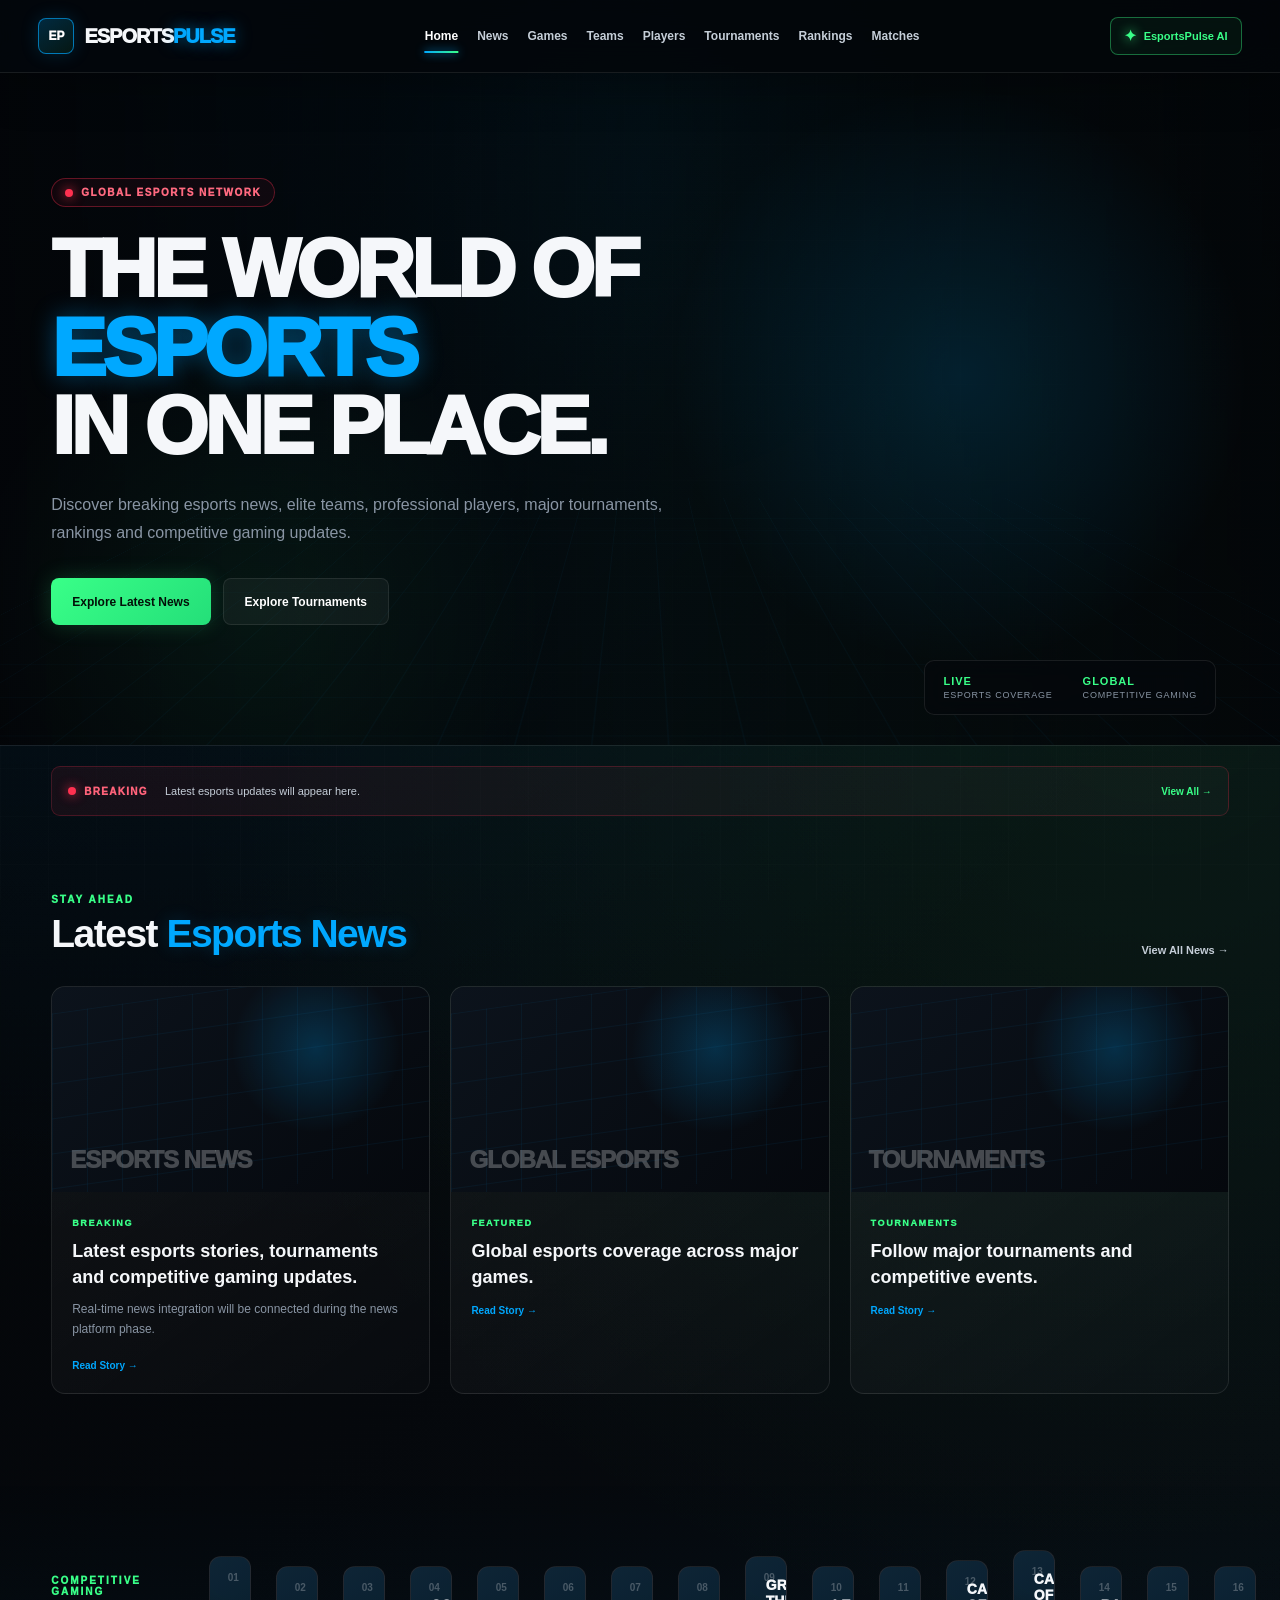
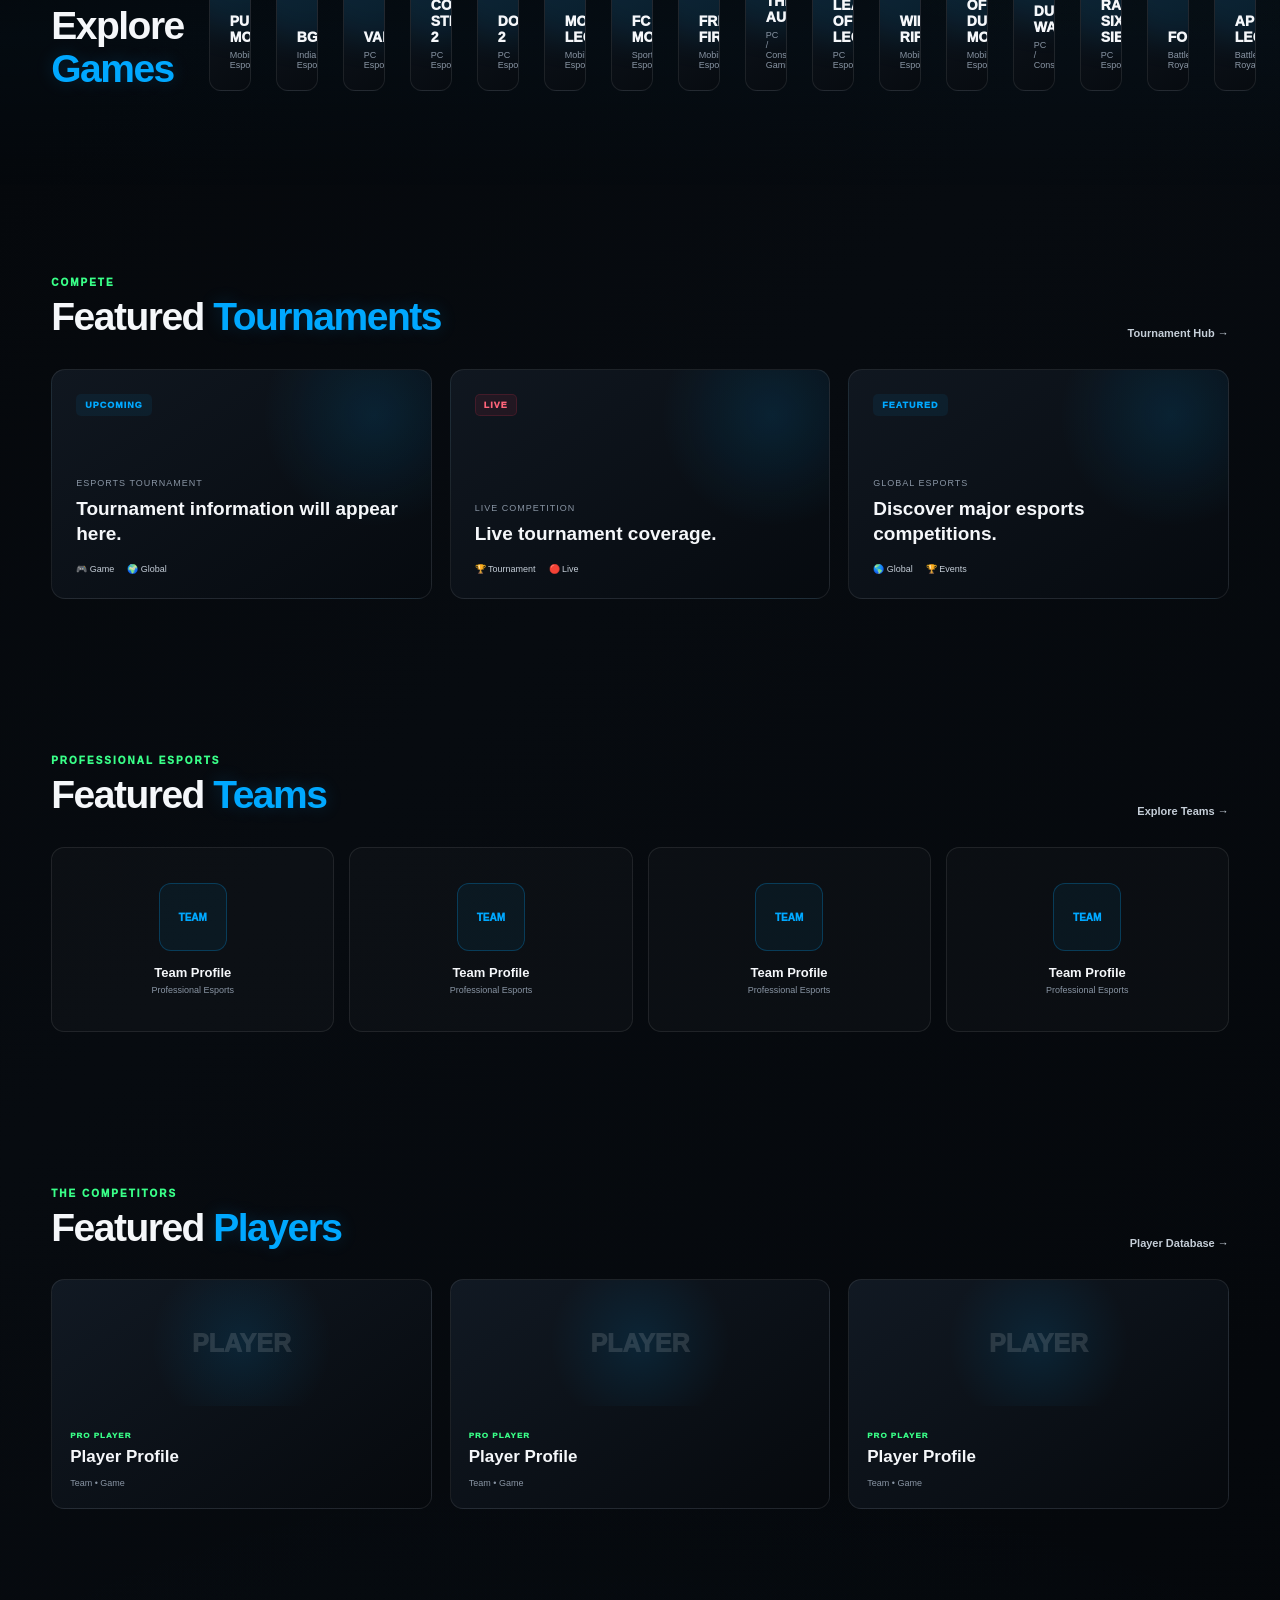
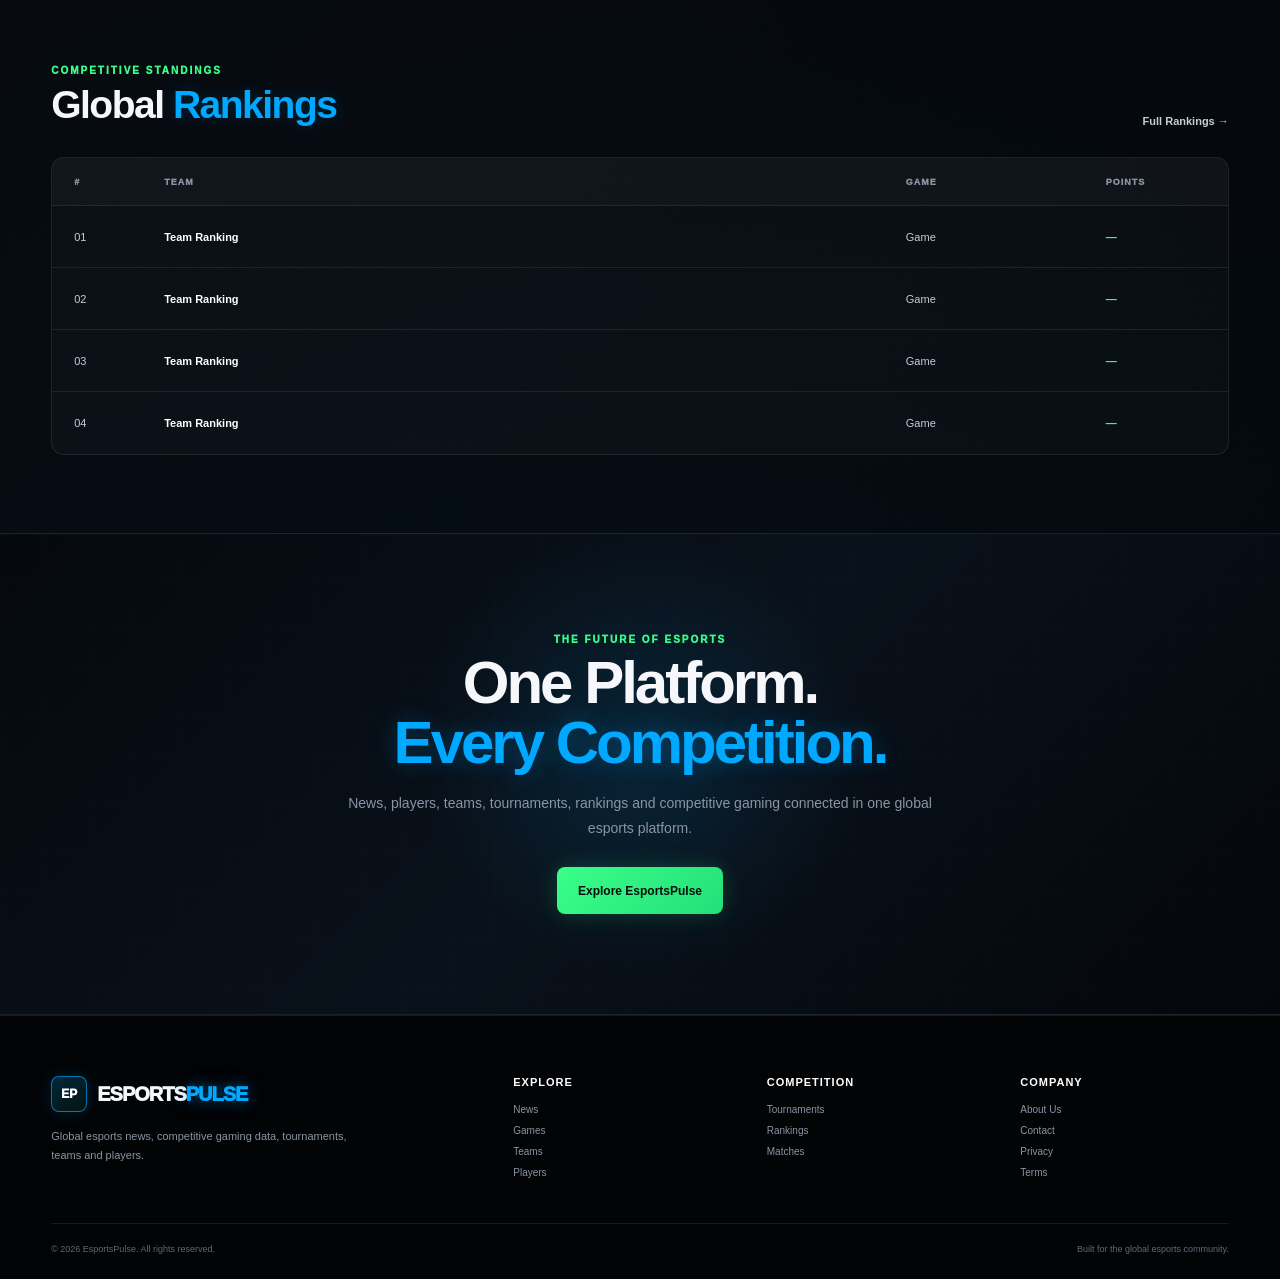
==== index.html @ caf41623 "Update index.html" ====
<!DOCTYPE html>
<html lang="en">
<head>
    <meta charset="UTF-8">

    <meta
        name="viewport"
        content="width=device-width, initial-scale=1.0"
    >

    <title>EsportsPulse — Global Esports News & Gaming</title>

    <meta
        name="description"
        content="EsportsPulse — Global esports news, games, teams, players, tournaments, rankings and matches."
    >

    <meta
        name="theme-color"
        content="#05070a"
    >

    <link rel="stylesheet" href="css/style.css">
</head>

<body>
<div class="ep-intro">

    <div class="ep-grid"></div>

    <div class="ep-scanline"></div>

    <div class="ep-energy ep-energy-blue"></div>
    <div class="ep-energy ep-energy-green"></div>

    <div class="ep-particles">
        <span></span>
        <span></span>
        <span></span>
        <span></span>
        <span></span>
        <span></span>
        <span></span>
        <span></span>
    </div>

    <div class="ep-intro-content">

        <div class="ep-status">
            <i></i>
            GLOBAL ESPORTS NETWORK
        </div>

        <div class="ep-logo">
            <span>ESPORTS</span>
            <strong>PULSE</strong>
        </div>

        <div class="ep-line"></div>

        <p class="ep-tagline">
            NEWS
            <b>•</b>
            TOURNAMENTS
            <b>•</b>
            TEAMS
            <b>•</b>
            PLAYERS
        </p>

        <div class="ep-loading">
            <div></div>
        </div>

    </div>

    <div class="ep-corner ep-corner-tl"></div>
    <div class="ep-corner ep-corner-tr"></div>
    <div class="ep-corner ep-corner-bl"></div>
    <div class="ep-corner ep-corner-br"></div>

</div>
    <!-- ================= HEADER ================= -->

    <header class="site-header">

        <div class="header-container">

            <!-- LOGO -->

            <a href="index.html" class="brand">
                <span class="brand-mark">EP</span>

                <span class="brand-text">
                    ESPORTS<span>PULSE</span>
                </span>
            </a>


            <!-- NAVIGATION -->

            <nav class="main-nav" aria-label="Main navigation">

                <a href="index.html" class="active">
                    Home
                </a>

                <a href="pages/news.html">
                    News
                </a>

                <a href="pages/games.html">
                    Games
                </a>

                <a href="pages/teams.html">
                    Teams
                </a>

                <a href="pages/players.html">
                    Players
                </a>

                <a href="pages/tournaments.html">
                    Tournaments
                </a>

                <a href="pages/rankings.html">
                    Rankings
                </a>

                <a href="pages/matches.html">
                    Matches
                </a>

            </nav>


            <!-- AI BUTTON -->

            <a href="#" class="ai-button">
                <span class="ai-icon">✦</span>
                <span>EsportsPulse AI</span>
            </a>


            <!-- MOBILE MENU -->

            <button
                class="menu-toggle"
                type="button"
                aria-label="Open navigation"
                aria-expanded="false"
            >
                <span></span>
                <span></span>
                <span></span>
            </button>

        </div>

    </header>


    <!-- ================= HERO ================= -->

    <main>

        <section class="hero">

            <div class="hero-background"></div>

            <div class="hero-grid"></div>

            <div class="hero-content">

                <div class="hero-badge">
                    <span class="live-dot"></span>
                    GLOBAL ESPORTS NETWORK
                </div>

                <h1>
                    THE WORLD OF
                    <span>ESPORTS</span>
                    <br>
                    IN ONE PLACE.
                </h1>

                <p>
                    Discover breaking esports news, elite teams,
                    professional players, major tournaments,
                    rankings and competitive gaming updates.
                </p>

                <div class="hero-actions">

                    <a href="pages/news.html" class="primary-button">
                        Explore Latest News
                    </a>

                    <a
                        href="pages/tournaments.html"
                        class="secondary-button"
                    >
                        Explore Tournaments
                    </a>

                </div>

            </div>

            <div class="hero-status">

                <div>
                    <strong>LIVE</strong>
                    <span>ESPORTS COVERAGE</span>
                </div>

                <div>
                    <strong>GLOBAL</strong>
                    <span>COMPETITIVE GAMING</span>
                </div>

            </div>

        </section>


        <!-- ================= BREAKING NEWS ================= -->

        <section class="breaking-section">

            <div class="container">

                <div class="breaking-bar">

                    <div class="breaking-label">
                        <span class="live-dot"></span>
                        BREAKING
                    </div>

                    <div class="breaking-content">
                        Latest esports updates will appear here.
                    </div>

                    <a href="pages/news.html">
                        View All →
                    </a>

                </div>

            </div>

        </section>


        <!-- ================= LATEST NEWS ================= -->

        <section class="section news-section">

            <div class="container">

                <div class="section-heading">

                    <div>
                        <span class="eyebrow">
                            STAY AHEAD
                        </span>

                        <h2>
                            Latest <span>Esports News</span>
                        </h2>
                    </div>

                    <a
                        href="pages/news.html"
                        class="view-all"
                    >
                        View All News →
                    </a>

                </div>


                <div class="news-grid">

                    <article class="news-card featured-news">

                        <div class="news-placeholder">
                            <span>ESPORTS NEWS</span>
                        </div>

                        <div class="news-card-content">

                            <span class="news-category">
                                BREAKING
                            </span>

                            <h3>
                                Latest esports stories,
                                tournaments and competitive
                                gaming updates.
                            </h3>

                            <p>
                                Real-time news integration will
                                be connected during the news
                                platform phase.
                            </p>

                            <span class="read-more">
                                Read Story →
                            </span>

                        </div>

                    </article>


                    <article class="news-card">

                        <div class="news-placeholder">
                            <span>GLOBAL ESPORTS</span>
                        </div>

                        <div class="news-card-content">

                            <span class="news-category">
                                FEATURED
                            </span>

                            <h3>
                                Global esports coverage
                                across major games.
                            </h3>

                            <span class="read-more">
                                Read Story →
                            </span>

                        </div>

                    </article>


                    <article class="news-card">

                        <div class="news-placeholder">
                            <span>TOURNAMENTS</span>
                        </div>

                        <div class="news-card-content">

                            <span class="news-category">
                                TOURNAMENTS
                            </span>

                            <h3>
                                Follow major tournaments
                                and competitive events.
                            </h3>

                            <span class="read-more">
                                Read Story →
                            </span>

                        </div>

                    </article>

                </div>

            </div>

        </section>


        <!-- ================= GAMES ================= -->

        <section class="section games-section">

            <div class="container">

                <div class="section-heading">

                    <div>
                        <span class="eyebrow">
                            COMPETITIVE GAMING
                        </span>

                        <h2>
                            Explore <span>Games</span>
                        </h2>
                    </div>
                    <a href="pages/games/pubg-mobile.html" class="game-card pubg-game-card">

    <img
        src="assets/PUBG%20mobile%20cover.jpg"
        alt="PUBG MOBILE"
        class="pubg-home-logo"
    >

    <span>01</span>

    <strong>PUBG MOBILE</strong>

    <small>Mobile Esports</small>

                    </a>
 
                    </a>

                    <a href="#" class="game-card">
                        <span>02</span>
                        <strong>BGMI</strong>
                        <small>India Esports</small>
                    </a>

                    <a href="#" class="game-card">
                        <span>03</span>
                        <strong>VALORANT</strong>
                        <small>PC Esports</small>
                    </a>

                    <a href="#" class="game-card">
                        <span>04</span>
                        <strong>COUNTER-STRIKE 2</strong>
                        <small>PC Esports</small>
                    </a>

                    <a href="#" class="game-card">
                        <span>05</span>
                        <strong>DOTA 2</strong>
                        <small>PC Esports</small>
                    </a>

                    <a href="#" class="game-card">
                        <span>06</span>
                        <strong>MOBILE LEGENDS</strong>
                        <small>Mobile Esports</small>
                    </a>

                    <a href="#" class="game-card">
                        <span>07</span>
                        <strong>FC MOBILE</strong>
                        <small>Sports Esports</small>
                    </a>

                    <a href="#" class="game-card">
                        <span>08</span>
                        <strong>FREE FIRE</strong>
                        <small>Mobile Esports</small>
                    </a>
                    
                    <a href="#" class="game-card">
                       <span>09</span>
                       <strong>GRAND THEFT AUTO</strong>
                       <small>PC / Console Gaming</small>
                     </a>

                   <a href="#" class="game-card">
                       <span>10</span>
                       <strong>LEAGUE OF LEGENDS</strong>
                       <small>PC Esports</small>
                     </a>

                   <a href="#" class="game-card">
                       <span>11</span>
                       <strong>WILD RIFT</strong>
                       <small>Mobile Esports</small>
                     </a>

                   <a href="#" class="game-card">
                       <span>12</span>
                       <strong>CALL OF DUTY: MOBILE</strong>
                       <small>Mobile Esports</small>
                     </a>

                   <a href="#" class="game-card">
                       <span>13</span>
                       <strong>CALL OF DUTY: WARZONE</strong>
                       <small>PC / Console</small>
                     </a>

                   <a href="#" class="game-card">
                      <span>14</span>
                      <strong>RAINBOW SIX SIEGE</strong>
                      <small>PC Esports</small>
                    </a>

                   <a href="#" class="game-card">
                      <span>15</span>
                      <strong>FORTNITE</strong>
                     <small>Battle Royale</small>
                    </a>

                  <a href="#" class="game-card">
                     <span>16</span>
                     <strong>APEX LEGENDS</strong>
                     <small>Battle Royale</small>
                    </a>

                   <a href="#" class="game-card">
                      <span>17</span>
                      <strong>ROCKET LEAGUE</strong>
                      <small>Sports Esports</small>
                    </a>

                   <a href="#" class="game-card">
                       <span>18</span>
                       <strong>CHESS</strong>
                       <small>Competitive Gaming</small>
                    </a>

                   <a href="#" class="game-card">
                      <span>19</span>
                      <strong>EA SPORTS FC</strong>
                      <small>Football Esports</small>
                    </a>
                    
                </div>

            </div>

        </section>


        <!-- ================= TOURNAMENTS ================= -->

        <section class="section tournaments-section">

            <div class="container">

                <div class="section-heading">

                    <div>
                        <span class="eyebrow">
                            COMPETE
                        </span>

                        <h2>
                            Featured <span>Tournaments</span>
                        </h2>
                    </div>

                    <a
                        href="pages/tournaments.html"
                        class="view-all"
                    >
                        Tournament Hub →
                    </a>

                </div>


                <div class="tournament-grid">

                    <article class="tournament-card">

                        <div class="tournament-status">
                            UPCOMING
                        </div>

                        <div class="tournament-info">

                            <small>
                                ESPORTS TOURNAMENT
                            </small>

                            <h3>
                                Tournament information
                                will appear here.
                            </h3>

                            <div class="tournament-meta">
                                <span>🎮 Game</span>
                                <span>🌍 Global</span>
                            </div>

                        </div>

                    </article>


                    <article class="tournament-card">

                        <div class="tournament-status live">
                            LIVE
                        </div>

                        <div class="tournament-info">

                            <small>
                                LIVE COMPETITION
                            </small>

                            <h3>
                                Live tournament
                                coverage.
                            </h3>

                            <div class="tournament-meta">
                                <span>🏆 Tournament</span>
                                <span>🔴 Live</span>
                            </div>

                        </div>

                    </article>


                    <article class="tournament-card">

                        <div class="tournament-status">
                            FEATURED
                        </div>

                        <div class="tournament-info">

                            <small>
                                GLOBAL ESPORTS
                            </small>

                            <h3>
                                Discover major esports
                                competitions.
                            </h3>

                            <div class="tournament-meta">
                                <span>🌎 Global</span>
                                <span>🏆 Events</span>
                            </div>

                        </div>

                    </article>

                </div>

            </div>

        </section>


        <!-- ================= TEAMS ================= -->

        <section class="section teams-section">

            <div class="container">

                <div class="section-heading">

                    <div>
                        <span class="eyebrow">
                            PROFESSIONAL ESPORTS
                        </span>

                        <h2>
                            Featured <span>Teams</span>
                        </h2>
                    </div>

                    <a
                        href="pages/teams.html"
                        class="view-all"
                    >
                        Explore Teams →
                    </a>

                </div>


                <div class="teams-grid">

                    <a href="#" class="team-card">
                        <div class="team-logo">TEAM</div>
                        <strong>Team Profile</strong>
                        <span>Professional Esports</span>
                    </a>

                    <a href="#" class="team-card">
                        <div class="team-logo">TEAM</div>
                        <strong>Team Profile</strong>
                        <span>Professional Esports</span>
                    </a>

                    <a href="#" class="team-card">
                        <div class="team-logo">TEAM</div>
                        <strong>Team Profile</strong>
                        <span>Professional Esports</span>
                    </a>

                    <a href="#" class="team-card">
                        <div class="team-logo">TEAM</div>
                        <strong>Team Profile</strong>
                        <span>Professional Esports</span>
                    </a>

                </div>

            </div>

        </section>


        <!-- ================= PLAYERS ================= -->

        <section class="section players-section">

            <div class="container">

                <div class="section-heading">

                    <div>
                        <span class="eyebrow">
                            THE COMPETITORS
                        </span>

                        <h2>
                            Featured <span>Players</span>
                        </h2>
                    </div>

                    <a
                        href="pages/players.html"
                        class="view-all"
                    >
                        Player Database →
                    </a>

                </div>


                <div class="players-grid">

                    <article class="player-card">
                        <div class="player-image">
                            PLAYER
                        </div>

                        <div>
                            <span>PRO PLAYER</span>
                            <h3>Player Profile</h3>
                            <small>Team • Game</small>
                        </div>
                    </article>


                    <article class="player-card">
                        <div class="player-image">
                            PLAYER
                        </div>

                        <div>
                            <span>PRO PLAYER</span>
                            <h3>Player Profile</h3>
                            <small>Team • Game</small>
                        </div>
                    </article>


                    <article class="player-card">
                        <div class="player-image">
                            PLAYER
                        </div>

                        <div>
                            <span>PRO PLAYER</span>
                            <h3>Player Profile</h3>
                            <small>Team • Game</small>
                        </div>
                    </article>

                </div>

            </div>

        </section>


        <!-- ================= RANKINGS ================= -->

        <section class="section rankings-section">

            <div class="container">

                <div class="section-heading">

                    <div>
                        <span class="eyebrow">
                            COMPETITIVE STANDINGS
                        </span>

                        <h2>
                            Global <span>Rankings</span>
                        </h2>
                    </div>

                    <a
                        href="pages/rankings.html"
                        class="view-all"
                    >
                        Full Rankings →
                    </a>

                </div>


                <div class="ranking-table">

                    <div class="ranking-row ranking-header">
                        <span>#</span>
                        <span>TEAM</span>
                        <span>GAME</span>
                        <span>POINTS</span>
                    </div>

                    <div class="ranking-row">
                        <span>01</span>
                        <strong>Team Ranking</strong>
                        <span>Game</span>
                        <b>—</b>
                    </div>

                    <div class="ranking-row">
                        <span>02</span>
                        <strong>Team Ranking</strong>
                        <span>Game</span>
                        <b>—</b>
                    </div>

                    <div class="ranking-row">
                        <span>03</span>
                        <strong>Team Ranking</strong>
                        <span>Game</span>
                        <b>—</b>
                    </div>

                    <div class="ranking-row">
                        <span>04</span>
                        <strong>Team Ranking</strong>
                        <span>Game</span>
                        <b>—</b>
                    </div>

                </div>

            </div>

        </section>


       <!--================= CTA =================-->

<section class="platform-cta">

<div class="container">

<div class="cta-content">

<span class="eyebrow">

THE FUTURE OF ESPORTS

</span>

<h2>

One Platform.

<span>Every Competition.</span>

</h2>

<p>

News, players, teams, tournaments, rankings and competitive gaming connected in one global esports platform.

</p>
<a
    href="pages/tournaments.html"
    class="primary-button"
>
    Explore EsportsPulse
</a>
    
</div>

</div>

</section>
    </main>
   <!-- ================= FOOTER ================= -->

    <footer class="site-footer">

        <div class="container">

            <div class="footer-grid">

                <div class="footer-brand">

                    <a href="index.html" class="brand">

                        <span class="brand-mark">
                            EP
                        </span>

                        <span class="brand-text">
                            ESPORTS<span>PULSE</span>
                        </span>

                    </a>

                    <p>
                        Global esports news, competitive
                        gaming data, tournaments, teams
                        and players.
                    </p>

                </div>


                <div class="footer-column">

                    <h4>Explore</h4>

                    <a href="pages/news.html">
                        News
                    </a>

                    <a href="pages/games.html">
                        Games
                    </a>

                    <a href="pages/teams.html">
                        Teams
                    </a>

                    <a href="pages/players.html">
                        Players
                    </a>

                </div>


                <div class="footer-column">

                    <h4>Competition</h4>

                    <a href="pages/tournaments.html">
                        Tournaments
                    </a>

                    <a href="pages/rankings.html">
                        Rankings
                    </a>

                    <a href="pages/matches.html">
                        Matches
                    </a>

                </div>


                <div class="footer-column">

                    <h4>Company</h4>

                    <a href="#">
                        About Us
                    </a>

                    <a href="#">
                        Contact
                    </a>

                    <a href="#">
                        Privacy
                    </a>

                    <a href="#">
                        Terms
                    </a>

                </div>

            </div>


            <div class="footer-bottom">

                <span>
                    © 2026 EsportsPulse. All rights reserved.
                </span>

                <span>
                    Built for the global esports community.
                </span>

            </div>

        </div>

    </footer>


    <script src="js/main.js"></script>
</body>
</html>
---- css/style.css ----
/* =========================================================
   ESPORTSPULSE
   PREMIUM GLOBAL ESPORTS PLATFORM
   COMPLETE PRODUCTION CSS
   ========================================================= */

:root {
    --bg: #030508;
    --bg2: #070b10;
    --bg3: #0b1118;

    --panel: rgba(13, 19, 27, .88);
    --panel2: rgba(18, 26, 36, .96);

    --white: #f5f7fa;
    --silver: #c5ced8;
    --muted: #8995a4;

    --blue: #00a8ff;
    --blue2: #36c7ff;

    --green: #39ff88;
    --green2: #12d56b;

    --red: #ff3150;
    --orange: #ff9d3d;

    --border: rgba(255,255,255,.085);

    --blue-glow:
        0 0 18px rgba(0,168,255,.35),
        0 0 45px rgba(0,168,255,.12);

    --green-glow:
        0 0 18px rgba(57,255,136,.32),
        0 0 45px rgba(57,255,136,.10);

    --red-glow:
        0 0 18px rgba(255,49,80,.35),
        0 0 45px rgba(255,49,80,.10);

    --radius: 14px;
}

/* =========================================================
   RESET
   ========================================================= */

* {
    margin: 0;
    padding: 0;
    box-sizing: border-box;
}

html {
    scroll-behavior: smooth;
}

body {
    min-height: 100vh;

    font-family:
        Inter,
        Arial,
        Helvetica,
        sans-serif;

    color: var(--white);

    background:
        radial-gradient(
            circle at 10% 0%,
            rgba(0,168,255,.12),
            transparent 27%
        ),
        radial-gradient(
            circle at 90% 15%,
            rgba(57,255,136,.075),
            transparent 25%
        ),
        radial-gradient(
            circle at 50% 100%,
            rgba(0,168,255,.06),
            transparent 32%
        ),
        linear-gradient(
            135deg,
            #020305 0%,
            #070b10 48%,
            #030508 100%
        );

    overflow-x: hidden;
}

body::before {
    content: "";

    position: fixed;
    inset: 0;

    z-index: -10;

    pointer-events: none;

    background-image:
        linear-gradient(
            rgba(255,255,255,.025) 1px,
            transparent 1px
        ),
        linear-gradient(
            90deg,
            rgba(255,255,255,.025) 1px,
            transparent 1px
        );

    background-size: 48px 48px;

    opacity: .5;
}

body::after {
    content: "";

    position: fixed;

    width: 650px;
    height: 650px;

    left: 50%;
    top: 20%;

    transform: translate(-50%, -50%);

    border-radius: 50%;

    background:
        radial-gradient(
            circle,
            rgba(0,168,255,.055),
            transparent 68%
        );

    pointer-events: none;

    z-index: -9;
}

a {
    color: inherit;
    text-decoration: none;
}

button {
    font: inherit;
}

img {
    max-width: 100%;
    display: block;
}

.container {
    width: min(1180px, 92%);
    margin: 0 auto;
}

/* =========================================================
   HEADER
   ========================================================= */

.site-header {
    position: sticky;
    top: 0;
    z-index: 5000;

    background:
        rgba(3,5,8,.88);

    border-bottom:
        1px solid var(--border);

    backdrop-filter: blur(18px);
    -webkit-backdrop-filter: blur(18px);

    box-shadow:
        0 12px 45px rgba(0,0,0,.28);
}

.header-container {
    width: min(1240px, 94%);
    min-height: 72px;

    margin: auto;

    display: flex;
    align-items: center;
    justify-content: space-between;

    gap: 24px;
}

/* =========================================================
   BRAND
   ========================================================= */

.brand {
    display: flex;
    align-items: center;

    gap: 10px;

    white-space: nowrap;
}

.brand-mark {
    width: 36px;
    height: 36px;

    display: flex;
    align-items: center;
    justify-content: center;

    border:
        1px solid rgba(0,168,255,.65);

    border-radius: 8px;

    color: white;

    background:
        linear-gradient(
            145deg,
            rgba(0,168,255,.22),
            rgba(57,255,136,.07)
        );

    font-size: 12px;
    font-weight: 950;

    box-shadow:
        0 0 18px rgba(0,168,255,.18);
}

.brand-text {
    color: var(--white);

    font-size: 20px;
    font-weight: 950;

    letter-spacing: -1px;
}

.brand-text span {
    color: var(--blue);

    text-shadow:
        0 0 16px rgba(0,168,255,.55);
}

/* =========================================================
   MAIN NAVIGATION
   ========================================================= */

.main-nav {
    display: flex;
    align-items: center;

    gap: 19px;
}

.main-nav a {
    position: relative;

    color: var(--silver);

    font-size: 12px;
    font-weight: 800;

    transition:
        color .25s ease;
}

.main-nav a::after {
    content: "";

    position: absolute;

    left: 50%;
    bottom: -10px;

    width: 0;
    height: 2px;

    transform: translateX(-50%);

    background:
        linear-gradient(
            90deg,
            var(--blue),
            var(--green)
        );

    box-shadow:
        0 0 10px var(--blue);

    transition: width .25s ease;
}

.main-nav a:hover,
.main-nav a.active {
    color: white;
}

.main-nav a:hover::after,
.main-nav a.active::after {
    width: 100%;
}

/* =========================================================
   AI BUTTON
   ========================================================= */

.ai-button {
    display: inline-flex;
    align-items: center;

    gap: 7px;

    padding: 9px 13px;

    border:
        1px solid rgba(57,255,136,.38);

    border-radius: 8px;

    color: var(--green);

    background:
        rgba(57,255,136,.055);

    font-size: 11px;
    font-weight: 900;

    white-space: nowrap;

    transition: .25s ease;
}

.ai-icon {
    font-size: 15px;

    text-shadow:
        0 0 12px var(--green);
}

.ai-button:hover {
    color: white;

    border-color:
        rgba(57,255,136,.7);

    background:
        rgba(57,255,136,.12);

    box-shadow:
        var(--green-glow);

    transform:
        translateY(-2px);
}

/* =========================================================
   MOBILE MENU
   ========================================================= */

.menu-toggle {
    display: none;

    width: 40px;
    height: 40px;

    padding: 8px;

    border:
        1px solid var(--border);

    border-radius: 8px;

    background:
        rgba(255,255,255,.04);

    cursor: pointer;
}

.menu-toggle span {
    display: block;

    width: 100%;
    height: 2px;

    margin: 5px 0;

    background: white;
}

/* =========================================================
   HERO
   ========================================================= */

.hero {
    min-height: 560px;

    position: relative;

    display: flex;
    align-items: center;

    overflow: hidden;

    border-bottom:
        1px solid var(--border);
}

.hero-background {
    position: absolute;
    inset: 0;

    background:
        radial-gradient(
            circle at 75% 45%,
            rgba(0,168,255,.14),
            transparent 28%
        ),
        radial-gradient(
            circle at 20% 80%,
            rgba(57,255,136,.06),
            transparent 25%
        ),
        linear-gradient(
            90deg,
            rgba(3,5,8,.96),
            rgba(3,5,8,.55),
            rgba(3,5,8,.9)
        );

    z-index: 0;
}

.hero-grid {
    position: absolute;
    inset: 0;

    background-image:
        linear-gradient(
            rgba(0,168,255,.055) 1px,
            transparent 1px
        ),
        linear-gradient(
            90deg,
            rgba(0,168,255,.055) 1px,
            transparent 1px
        );

    background-size: 55px 55px;

    transform:
        perspective(650px)
        rotateX(55deg)
        scale(1.4);

    transform-origin:
        center bottom;

    opacity: .6;

    animation:
        heroGridMove 14s linear infinite;
}

.hero-content {
    position: relative;

    z-index: 3;

    width: min(1180px,92%);

    margin: auto;

    padding:
        105px 0 120px;
}

.hero-badge {
    display: inline-flex;
    align-items: center;

    gap: 8px;

    padding: 8px 13px;

    margin-bottom: 23px;

    border:
        1px solid rgba(255,49,80,.35);

    border-radius: 999px;

    color: #ff6a80;

    background:
        rgba(255,49,80,.055);

    font-size: 10px;

    font-weight: 950;

    letter-spacing: 1.5px;
}

.live-dot {
    width: 8px;
    height: 8px;

    display: inline-block;

    border-radius: 50%;

    background: var(--red);

    box-shadow:
        0 0 12px var(--red);

    animation:
        livePulse 1.3s infinite;
}

.hero h1 {
    max-width: 850px;

    font-size:
        clamp(45px,7vw,82px);

    line-height: .96;

    letter-spacing: -4px;

    font-weight: 950;

    margin-bottom: 25px;
}

.hero h1 span {
    color: var(--blue);

    text-shadow:
        0 0 25px rgba(0,168,255,.38);
}

.hero p {
    max-width: 650px;

    color: var(--muted);

    font-size: 16px;

    line-height: 1.75;

    margin-bottom: 31px;
}

.hero-actions {
    display: flex;

    flex-wrap: wrap;

    gap: 12px;
}

/* =========================================================
   HERO STATUS
   ========================================================= */

.hero-status {
    position: absolute;

    right: 5%;
    bottom: 30px;

    z-index: 4;

    display: flex;

    gap: 30px;

    padding: 14px 18px;

    border:
        1px solid var(--border);

    border-radius: 10px;

    background:
        rgba(5,8,12,.7);

    backdrop-filter: blur(12px);
}

.hero-status div {
    display: flex;
    flex-direction: column;

    gap: 3px;
}

.hero-status strong {
    color: var(--green);

    font-size: 11px;

    letter-spacing: 1px;
}

.hero-status span {
    color: var(--muted);

    font-size: 9px;

    letter-spacing: .8px;
}

/* =========================================================
   BUTTONS
   ========================================================= */

.primary-button,
.secondary-button {
    min-height: 47px;

    display: inline-flex;

    align-items: center;
    justify-content: center;

    padding: 0 21px;

    border-radius: 8px;

    font-size: 12px;

    font-weight: 900;

    transition: .25s ease;
}

.primary-button {
    color: #031008;

    background:
        linear-gradient(
            135deg,
            var(--green),
            #24df79
        );

    box-shadow:
        0 0 22px rgba(57,255,136,.18);
}

.primary-button:hover {
    transform:
        translateY(-3px);

    box-shadow:
        0 0 35px rgba(57,255,136,.34);
}

.secondary-button {
    color: white;

    border:
        1px solid var(--border);

    background:
        rgba(255,255,255,.045);
}

.secondary-button:hover {
    color: var(--blue);

    border-color:
        rgba(0,168,255,.5);

    box-shadow:
        var(--blue-glow);

    transform:
        translateY(-3px);
}

/* =========================================================
   GENERAL SECTION
   ========================================================= */

.section {
    padding: 78px 0;
}

.section-heading {
    display: flex;

    align-items: flex-end;

    justify-content: space-between;

    gap: 25px;

    margin-bottom: 30px;
}

.eyebrow {
    display: block;

    margin-bottom: 8px;

    color: var(--green);

    font-size: 10px;

    font-weight: 950;

    letter-spacing: 2px;
}

.section-heading h2 {
    font-size:
        clamp(28px,4vw,39px);

    line-height: 1.1;

    letter-spacing: -1.5px;
}

.section-heading h2 span {
    color: var(--blue);

    text-shadow:
        0 0 18px rgba(0,168,255,.2);
}

.view-all {
    color: var(--silver);

    font-size: 11px;

    font-weight: 900;

    white-space: nowrap;

    transition: .25s ease;
}

.view-all:hover {
    color: var(--green);

    transform:
        translateX(3px);
}

/* =========================================================
   BREAKING NEWS
   ========================================================= */

.breaking-section {
    padding: 20px 0 0;
}

.breaking-bar {
    min-height: 50px;

    display: grid;

    grid-template-columns:
        auto 1fr auto;

    align-items: center;

    gap: 17px;

    padding: 0 16px;

    border:
        1px solid rgba(255,49,80,.22);

    border-radius: 9px;

    background:
        linear-gradient(
            90deg,
            rgba(255,49,80,.075),
            rgba(255,255,255,.025)
        );
}

.breaking-label {
    display: flex;

    align-items: center;

    gap: 8px;

    color: #ff637a;

    font-size: 10px;

    font-weight: 950;

    letter-spacing: 1.3px;
}

.breaking-content {
    overflow: hidden;

    color: var(--silver);

    font-size: 11px;

    white-space: nowrap;

    text-overflow: ellipsis;
}

.breaking-bar > a {
    color: var(--green);

    font-size: 10px;

    font-weight: 900;
}

/* =========================================================
   NEWS
   ========================================================= */

.news-grid {
    display: grid;

    grid-template-columns:
        repeat(3,1fr);

    gap: 20px;
}

.news-card {
    overflow: hidden;

    border:
        1px solid var(--border);

    border-radius: var(--radius);

    background:
        linear-gradient(
            145deg,
            rgba(255,255,255,.055),
            rgba(255,255,255,.015)
        );

    transition: .3s ease;
}

.news-card:hover {
    transform:
        translateY(-7px);

    border-color:
        rgba(0,168,255,.42);

    box-shadow:
        var(--blue-glow);
}

.news-placeholder {
    height: 205px;

    display: flex;

    align-items: flex-end;

    padding: 18px;

    position: relative;

    overflow: hidden;

    background:
        radial-gradient(
            circle at 70% 30%,
            rgba(0,168,255,.22),
            transparent 28%
        ),
        linear-gradient(
            135deg,
            #0c131c,
            #05080d
        );
}

.news-placeholder::before {
    content: "";

    position: absolute;
    inset: 0;

    background-image:
        linear-gradient(
            rgba(0,168,255,.06) 1px,
            transparent 1px
        ),
        linear-gradient(
            90deg,
            rgba(0,168,255,.06) 1px,
            transparent 1px
        );

    background-size: 35px 35px;

    transform:
        skewY(-8deg);
}

.news-placeholder span {
    position: relative;

    color: rgba(255,255,255,.25);

    font-size: 24px;

    font-weight: 950;

    letter-spacing: -1px;
}

.news-card-content {
    padding: 20px;
}

.news-category {
    display: inline-block;

    margin-bottom: 11px;

    color: var(--green);

    font-size: 9px;

    font-weight: 950;

    letter-spacing: 1.6px;
}

.news-card h3 {
    font-size: 18px;

    line-height: 1.42;

    margin-bottom: 10px;
}

.news-card p {
    color: var(--muted);

    font-size: 12px;

    line-height: 1.65;

    margin-bottom: 15px;
}

.read-more {
    color: var(--blue);

    font-size: 10px;

    font-weight: 900;
}

/* Featured */

.featured-news {
    grid-column: span 1;
}

/* =========================================================
   GAMES
   ========================================================= */

.games-section {
    background:
        linear-gradient(
            180deg,
            transparent,
            rgba(0,168,255,.025),
            transparent
        );
}

.games-grid {
    display: grid;

    grid-template-columns:
        repeat(4,1fr);

    gap: 14px;
}

.game-card {
    min-height: 125px;

    position: relative;

    overflow: hidden;

    display: flex;

    flex-direction: column;

    justify-content: flex-end;

    padding: 20px;

    border:
        1px solid var(--border);

    border-radius: 12px;

    background:
        linear-gradient(
            145deg,
            #101720,
            #070b10
        );

    transition: .3s ease;
}

.game-card::before {
    content: "";

    position: absolute;

    width: 130px;
    height: 130px;

    right: -55px;
    top: -55px;

    border-radius: 50%;

    background:
        rgba(0,168,255,.1);

    filter: blur(15px);
}

.game-card > span {
    position: absolute;

    left: 18px;
    top: 15px;

    color:
        rgba(255,255,255,.25);

    font-size: 10px;

    font-weight: 900;
}

.game-card strong {
    position: relative;

    font-size: 14px;

    font-weight: 950;
}

.game-card small {
    position: relative;

    margin-top: 5px;

    color: var(--muted);

    font-size: 9px;
}

.game-card:hover {
    transform:
        translateY(-5px);

    border-color:
        rgba(0,168,255,.45);

    box-shadow:
        var(--blue-glow);
}

/* =========================================================
   TOURNAMENTS
   ========================================================= */

.tournament-grid {
    display: grid;

    grid-template-columns:
        repeat(3,1fr);

    gap: 18px;
}

.tournament-card {
    min-height: 230px;

    position: relative;

    overflow: hidden;

    padding: 24px;

    border:
        1px solid var(--border);

    border-radius: var(--radius);

    background:
        radial-gradient(
            circle at 85% 20%,
            rgba(0,168,255,.12),
            transparent 30%
        ),
        linear-gradient(
            145deg,
            #101720,
            #060a0f
        );

    transition: .3s ease;
}

.tournament-card:hover {
    transform:
        translateY(-6px);

    border-color:
        rgba(57,255,136,.35);

    box-shadow:
        var(--green-glow);
}

.tournament-status {
    display: inline-block;

    padding: 6px 9px;

    border-radius: 5px;

    color: var(--blue);

    background:
        rgba(0,168,255,.07);

    font-size: 9px;

    font-weight: 950;

    letter-spacing: 1px;
}

.tournament-status.live {
    color: #ff647a;

    background:
        rgba(255,49,80,.08);

    box-shadow:
        inset 0 0 0 1px rgba(255,49,80,.15);
}

.tournament-info {
    position: absolute;

    left: 24px;
    right: 24px;
    bottom: 24px;
}

.tournament-info small {
    color: var(--muted);

    font-size: 9px;

    letter-spacing: 1px;
}

.tournament-info h3 {
    margin: 7px 0 17px;

    font-size: 19px;

    line-height: 1.3;
}

.tournament-meta {
    display: flex;

    gap: 13px;

    color: var(--silver);

    font-size: 9px;
}

/* =========================================================
   TEAMS
   ========================================================= */

.teams-grid {
    display: grid;

    grid-template-columns:
        repeat(4,1fr);

    gap: 15px;
}

.team-card {
    min-height: 185px;

    display: flex;

    flex-direction: column;

    align-items: center;

    justify-content: center;

    text-align: center;

    padding: 20px;

    border:
        1px solid var(--border);

    border-radius: 13px;

    background:
        rgba(255,255,255,.025);

    transition: .3s ease;
}

.team-card:hover {
    transform:
        translateY(-5px);

    border-color:
        rgba(57,255,136,.4);

    box-shadow:
        var(--green-glow);
}

.team-logo {
    width: 68px;
    height: 68px;

    display: flex;

    align-items: center;
    justify-content: center;

    margin-bottom: 14px;

    border:
        1px solid rgba(0,168,255,.25);

    border-radius: 12px;

    color: var(--blue);

    background:
        rgba(0,168,255,.06);

    font-size: 10px;

    font-weight: 950;
}

.team-card strong {
    font-size: 13px;
}

.team-card span {
    margin-top: 5px;

    color: var(--muted);

    font-size: 9px;
}

/* =========================================================
   PLAYERS
   ========================================================= */

.players-grid {
    display: grid;

    grid-template-columns:
        repeat(3,1fr);

    gap: 18px;
}

.player-card {
    min-height: 230px;

    display: flex;

    flex-direction: column;

    justify-content: flex-end;

    overflow: hidden;

    border:
        1px solid var(--border);

    border-radius: 13px;

    background:
        linear-gradient(
            145deg,
            #111923,
            #06090d
        );

    transition: .3s ease;
}

.player-card:hover {
    transform:
        translateY(-6px);

    border-color:
        rgba(0,168,255,.4);

    box-shadow:
        var(--blue-glow);
}

.player-image {
    flex: 1;

    display: flex;

    align-items: center;
    justify-content: center;

    color:
        rgba(255,255,255,.13);

    font-size: 25px;

    font-weight: 950;

    background:
        radial-gradient(
            circle,
            rgba(0,168,255,.12),
            transparent 45%
        );
}

.player-card > div:last-child {
    padding: 18px;
}

.player-card > div:last-child span {
    color: var(--green);

    font-size: 8px;

    font-weight: 950;

    letter-spacing: 1px;
}

.player-card h3 {
    margin: 5px 0;

    font-size: 17px;
}

.player-card small {
    color: var(--muted);

    font-size: 9px;
}

/* =========================================================
   RANKINGS
   ========================================================= */

.ranking-table {
    overflow: hidden;

    border:
        1px solid var(--border);

    border-radius: 13px;

    background:
        rgba(255,255,255,.025);
}

.ranking-row {
    min-height: 62px;

    display: grid;

    grid-template-columns:
        70px 1fr 180px 100px;

    align-items: center;

    gap: 20px;

    padding: 0 22px;

    border-bottom:
        1px solid var(--border);

    color: var(--silver);

    font-size: 11px;
}

.ranking-row:last-child {
    border-bottom: none;
}

.ranking-header {
    min-height: 48px;

    color: var(--muted);

    background:
        rgba(255,255,255,.025);

    font-size: 9px;

    font-weight: 950;

    letter-spacing: 1px;
}

.ranking-row strong {
    color: white;
}

.ranking-row b {
    color: var(--green);
}

/* =========================================================
   PLATFORM CTA
   ========================================================= */

.platform-cta {
    position: relative;

    overflow: hidden;

    padding: 100px 0;

    border-top:
        1px solid var(--border);

    border-bottom:
        1px solid var(--border);

    background:
        radial-gradient(
            circle at 50% 45%,
            rgba(0,168,255,.13),
            transparent 32%
        ),
        linear-gradient(
            135deg,
            #05090e,
            #09111a,
            #04070b
        );
}

.platform-cta::before {
    content: "";

    position: absolute;

    inset: 0;

    background-image:
        linear-gradient(
            rgba(255,255,255,.025) 1px,
            transparent 1px
        ),
        linear-gradient(
            90deg,
            rgba(255,255,255,.025) 1px,
            transparent 1px
        );

    background-size: 45px 45px;

    opacity: .5;
}

.cta-content {
    position: relative;

    z-index: 2;

    max-width: 720px;

    margin: auto;

    text-align: center;
}

.cta-content h2 {
    margin-bottom: 18px;

    font-size:
        clamp(35px,6vw,60px);

    line-height: 1;

    letter-spacing: -3px;
}

.cta-content h2 span {
    display: block;

    color: var(--blue);

    text-shadow:
        0 0 25px rgba(0,168,255,.3);
}

.cta-content p {
    max-width: 620px;

    margin:
        0 auto 27px;

    color: var(--muted);

    font-size: 14px;

    line-height: 1.75;
}

/* =========================================================
   FOOTER
   ========================================================= */

.site-footer {
    padding: 60px 0 25px;

    background:
        #020305;

    border-top:
        1px solid var(--border);
}

.footer-grid {
    display: grid;

    grid-template-columns:
        2fr 1fr 1fr 1fr;

    gap: 45px;

    padding-bottom: 45px;

    border-bottom:
        1px solid var(--border);
}

.footer-brand p {
    max-width: 300px;

    margin-top: 15px;

    color: var(--muted);

    font-size: 11px;

    line-height: 1.7;
}

.footer-column {
    display: flex;

    flex-direction: column;

    gap: 10px;
}

.footer-column h4 {
    margin-bottom: 6px;

    color: white;

    font-size: 11px;

    letter-spacing: 1px;

    text-transform: uppercase;
}

.footer-column a {
    color: var(--muted);

    font-size: 10px;

    transition: .2s ease;
}

.footer-column a:hover {
    color: var(--green);

    transform:
        translateX(3px);
}

.footer-bottom {
    display: flex;

    align-items: center;

    justify-content: space-between;

    gap: 20px;

    padding-top: 20px;

    color: #5f6a77;

    font-size: 9px;
}

/* =========================================================
   15 SECOND CINEMATIC INTRO
   ========================================================= */

.ep-intro {
    position: fixed;

    inset: 0;

    z-index: 99999;

    display: flex;

    align-items: center;
    justify-content: center;

    overflow: hidden;

    background:
        radial-gradient(
            circle at center,
            #111e29,
            #05080c 48%,
            #010203 100%
        );

    animation:
        introExit 1.2s ease 14s forwards;

    pointer-events: none;
}

.ep-grid {
    position: absolute;

    inset: -100px;

    background-image:
        linear-gradient(
            rgba(0,168,255,.08) 1px,
            transparent 1px
        ),
        linear-gradient(
            90deg,
            rgba(0,168,255,.08) 1px,
            transparent 1px
        );

    background-size: 55px 55px;

    transform:
        perspective(500px)
        rotateX(58deg)
        scale(1.5);

    transform-origin:
        center bottom;

    opacity: 0;

    animation:
        introGridIn 2s ease forwards,
        introGridMove 8s linear 2s infinite;
}

.ep-scanline {
    position: absolute;

    top: -10%;
    left: 0;

    width: 100%;
    height: 2px;

    background:
        linear-gradient(
            90deg,
            transparent,
            var(--blue),
            var(--green),
            var(--blue),
            transparent
        );

    box-shadow:
        0 0 15px var(--blue),
        0 0 35px var(--green);

    animation:
        introScan 4s ease-in-out infinite;
}

.ep-energy {
    position: absolute;

    width: 650px;
    height: 650px;

    border-radius: 50%;

    filter: blur(100px);

    opacity: 0;
}

.ep-energy-blue {
    background:
        rgba(0,168,255,.14);

    animation:
        energyBlue 5s infinite;
}

.ep-energy-green {
    background:
        rgba(57,255,136,.1);

    animation:
        energyGreen 6s infinite;
}

.ep-particles {
    position: absolute;

    inset: 0;
}

.ep-particles span {
    position: absolute;

    width: 3px;
    height: 3px;

    border-radius: 50%;

    background: white;

    box-shadow:
        0 0 10px var(--blue);

    opacity: 0;

    animation:
        particleMove 4s ease-in-out infinite;
}

.ep-particles span:nth-child(1) {
    left: 12%;
    top: 25%;
}

.ep-particles span:nth-child(2) {
    left: 25%;
    top: 70%;

    animation-delay: .8s;
}

.ep-particles span:nth-child(3) {
    left: 38%;
    top: 18%;

    animation-delay: 1.3s;
}

.ep-particles span:nth-child(4) {
    left: 52%;
    top: 80%;

    animation-delay: 1.8s;
}

.ep-particles span:nth-child(5) {
    left: 67%;
    top: 15%;

    animation-delay: .5s;
}

.ep-particles span:nth-child(6) {
    left: 82%;
    top: 62%;

    animation-delay: 1.2s;
}

.ep-particles span:nth-child(7) {
    left: 90%;
    top: 25%;

    animation-delay: 2s;
}

.ep-particles span:nth-child(8) {
    left: 8%;
    top: 55%;

    animation-delay: 2.4s;
}

.ep-intro-content {
    position: relative;

    z-index: 5;

    text-align: center;

    opacity: 0;

    transform:
        scale(.82);

    animation:
        introContentIn 1.5s
        cubic-bezier(.16,1,.3,1)
        1s
        forwards,

        introContentOut 1s
        ease
        12.8s
        forwards;
}

.ep-status {
    margin-bottom: 22px;

    color: var(--silver);

    font-size: 9px;

    font-weight: 950;

    letter-spacing: 4px;
}

.ep-status i {
    display: inline-block;

    width: 7px;
    height: 7px;

    margin-right: 7px;

    border-radius: 50%;

    background: var(--green);

    box-shadow:
        0 0 14px var(--green);

    animation:
        livePulse 1s infinite;
}

.ep-logo {
    display: flex;

    flex-direction: column;

    line-height: .84;

    font-weight: 950;

    letter-spacing: -5px;

    text-transform: uppercase;
}

.ep-logo span {
    color: white;

    font-size:
        clamp(38px,8vw,78px);
}

.ep-logo strong {
    color: var(--blue);

    font-size:
        clamp(52px,11vw,108px);

    text-shadow:
        0 0 15px rgba(0,168,255,.8),
        0 0 45px rgba(0,168,255,.35);
}

.ep-line {
    width: 0;

    height: 2px;

    margin:
        25px auto 18px;

    background:
        linear-gradient(
            90deg,
            transparent,
            var(--green),
            var(--blue),
            transparent
        );

    animation:
        introLine 1.4s ease 3.4s forwards;
}

.ep-tagline {
    color: var(--silver);

    font-size: 10px;

    font-weight: 900;

    letter-spacing: 4px;

    opacity: 0;

    animation:
        introTag 1s ease 4.1s forwards;
}

.ep-tagline b {
    color: var(--green);

    margin: 0 5px;
}

.ep-loading {
    width: 180px;
    height: 2px;

    margin:
        35px auto 0;

    overflow: hidden;

    background:
        rgba(255,255,255,.08);

    opacity: 0;

    animation:
        loadingIn .8s ease 4.8s forwards;
}

.ep-loading div {
    width: 0;
    height: 100%;

    background:
        linear-gradient(
            90deg,
            var(--blue),
            var(--green)
        );

    box-shadow:
        0 0 12px var(--blue);

    animation:
        loadingBar 7s linear 5s forwards;
}

.ep-corner {
    position: absolute;

    width: 70px;
    height: 70px;

    border-color:
        rgba(0,168,255,.55);

    opacity: 0;

    animation:
        cornersIn 1s ease 2s forwards;
}

.ep-corner-tl {
    left: 35px;
    top: 35px;

    border-left: 2px solid;
    border-top: 2px solid;
}

.ep-corner-tr {
    right: 35px;
    top: 35px;

    border-right: 2px solid;
    border-top: 2px solid;
}

.ep-corner-bl {
    left: 35px;
    bottom: 35px;

    border-left: 2px solid;
    border-bottom: 2px solid;
}

.ep-corner-br {
    right: 35px;
    bottom: 35px;

    border-right: 2px solid;
    border-bottom: 2px solid;
}

/* =========================================================
   ANIMATIONS
   ========================================================= */

@keyframes heroGridMove {
    from {
        background-position:
            0 0;
    }

    to {
        background-position:
            0 110px;
    }
}

@keyframes livePulse {
    50% {
        opacity: .35;
        transform: scale(.7);
    }
}

@keyframes introGridIn {
    to {
        opacity: .75;
    }
}

@keyframes introGridMove {
    from {
        background-position: 0 0;
    }

    to {
        background-position: 0 110px;
    }
}

@keyframes introScan {
    0% {
        top: -10%;
        opacity: 0;
    }

    15% {
        opacity: 1;
    }

    85% {
        opacity: 1;
    }

    100% {
        top: 110%;
        opacity: 0;
    }
}

@keyframes energyBlue {
    0%,100% {
        transform:
            translate(-30%,-10%)
            scale(.8);

        opacity: .3;
    }

    50% {
        transform:
            translate(25%,20%)
            scale(1.2);

        opacity: .7;
    }
}

@keyframes energyGreen {
    0%,100% {
        transform:
            translate(35%,20%)
            scale(.8);

        opacity: .2;
    }

    50% {
        transform:
            translate(-20%,-20%)
            scale(1.2);

        opacity: .6;
    }
}

@keyframes introContentIn {
    0% {
        opacity: 0;

        transform:
            scale(.82);

        filter:
            blur(12px);
    }

    60% {
        opacity: 1;

        filter:
            blur(0);
    }

    100% {
        opacity: 1;

        transform:
            scale(1);
    }
}

@keyframes introContentOut {
    to {
        opacity: 0;

        transform:
            scale(1.08);

        filter:
            blur(8px);
    }
}

@keyframes introLine {
    to {
        width:
            min(420px,70vw);
    }
}

@keyframes introTag {
    from {
        opacity: 0;

        letter-spacing: 10px;
    }

    to {
        opacity: 1;

        letter-spacing: 4px;
    }
}

@keyframes loadingIn {
    to {
        opacity: 1;
    }
}

@keyframes loadingBar {
    to {
        width: 100%;
    }
}

@keyframes particleMove {
    0% {
        opacity: 0;

        transform:
            translateY(30px)
            scale(.5);
    }

    30% {
        opacity: 1;
    }

    100% {
        opacity: 0;

        transform:
            translateY(-80px)
            scale(1.4);
    }
}

@keyframes cornersIn {
    from {
        opacity: 0;

        transform:
            scale(.5);
    }

    to {
        opacity: 1;

        transform:
            scale(1);
    }
}

@keyframes introExit {
    0% {
        opacity: 1;
        visibility: visible;
    }

    70% {
        opacity: 0;
    }

    100% {
        opacity: 0;
        visibility: hidden;
    }
}

/* =========================================================
   TABLET
   ========================================================= */

@media (max-width: 1000px) {

    .main-nav {
        gap: 11px;
    }

    .main-nav a {
        font-size: 10px;
    }

    .games-grid {
        grid-template-columns:
            repeat(2,1fr);
    }

    .teams-grid {
        grid-template-columns:
            repeat(2,1fr);
    }

    .footer-grid {
        grid-template-columns:
            2fr 1fr 1fr;
    }
}

/* =========================================================
   MOBILE
   ========================================================= */

@media (max-width: 720px) {

    .header-container {
        min-height: 62px;
    }

    .brand-text {
        font-size: 17px;
    }

    .brand-mark {
        width: 32px;
        height: 32px;
    }

    .main-nav {
        display: none;
    }

    .menu-toggle {
        display: block;
    }

    .ai-button {
        margin-left: auto;
    }

    .hero {
        min-height: 500px;
    }

    .hero-content {
        padding:
            75px 0 110px;
    }

    .hero h1 {
        font-size: 45px;

        letter-spacing: -2.5px;
    }

    .hero p {
        font-size: 14px;
    }

    .hero-status {
        left: 4%;
        right: 4%;
        bottom: 20px;

        justify-content: space-around;

        gap: 10px;
    }

    .breaking-bar {
        grid-template-columns:
            auto 1fr;

        padding: 12px;

        gap: 10px;
    }

    .breaking-bar > a {
        display: none;
    }

    .news-grid {
        grid-template-columns: 1fr;
    }

    .tournament-grid {
        grid-template-columns: 1fr;
    }

    .players-grid {
        grid-template-columns: 1fr;
    }

    .ranking-row {
        grid-template-columns:
            45px 1fr 80px;

        gap: 10px;

        padding: 0 14px;
    }

    .ranking-row span:nth-child(3) {
        display: none;
    }

    .ranking-header span:nth-child(3) {
        display: none;
    }

    .ranking-row b {
        text-align: right;
    }

    .footer-grid {
        grid-template-columns:
            1fr 1fr;
    }

    .footer-brand {
        grid-column:
            1 / -1;
    }

    .footer-bottom {
        flex-direction: column;

        text-align: center;
    }

    .section {
        padding: 55px 0;
    }

    .section-heading {
        align-items: flex-start;

        flex-direction: column;

        margin-bottom: 22px;
    }

    .view-all {
        font-size: 10px;
    }

    .ep-logo {
        letter-spacing: -3px;
    }

    .ep-status {
        font-size: 8px;

        letter-spacing: 2.5px;
    }

    .ep-tagline {
        font-size: 8px;

        letter-spacing: 2px;
    }

    .ep-corner {
        width: 45px;
        height: 45px;
    }

    .ep-corner-tl,
    .ep-corner-tr {
        top: 20px;
    }

    .ep-corner-bl,
    .ep-corner-br {
        bottom: 20px;
    }

    .ep-corner-tl,
    .ep-corner-bl {
        left: 20px;
    }

    .ep-corner-tr,
    .ep-corner-br {
        right: 20px;
    }
}
/* =========================================================
   SMALL PHONES
   ========================================================= */

@media (max-width: 430px) {

    .ai-button {
        padding: 7px 9px;

        font-size: 9px;
    }

    .hero h1 {
        font-size: 38px;
    }

    .hero-actions {
        flex-direction: column;
    }

    .primary-button,
    .secondary-button {
        width: 100%;
    }

    .games-grid {
        grid-template-columns:
            1fr 1fr;
    }

    .teams-grid {
        grid-template-columns:
            1fr 1fr;
    }

    .footer-grid {
        grid-template-columns:
            1fr 1fr;

        gap: 25px;
    }

    .ep-status {
        letter-spacing: 1.8px;
    }
}

/* =========================================================
   REDUCED MOTION
   ========================================================= */

@media (prefers-reduced-motion: reduce) {

    *,
    *::before,
    *::after {
        animation-duration:
            .01ms !important;

        animation-iteration-count:
            1 !important;

        scroll-behavior:
            auto !important;
    }
}

@media (max-width: 720px) {

    .main-nav.mobile-open {
        display: flex;
        position: absolute;
        top: 62px;
        left: 0;
        right: 0;
        z-index: 9999;

        flex-direction: column;
        align-items: stretch;
        gap: 0;

        padding: 10px;

        background: rgba(3,5,8,.97);

        border-bottom:
            1px solid rgba(0,168,255,.25);

        box-shadow:
            0 20px 40px rgba(0,0,0,.55);

        backdrop-filter: blur(18px);
    }

    .main-nav.mobile-open a {
        padding: 14px 16px;
        border-radius: 7px;
        font-size: 12px;
    }

    .main-nav.mobile-open a:hover,
    .main-nav.mobile-open a.active {
        background: rgba(0,168,255,.08);
        color: white;
    }

    .main-nav.mobile-open a::after {
        display: none;
    }
}
/* =========================================================
   PUBG MOBILE — ESPORTSPULSE PREMIUM GAME PAGE
   ========================================================= */

.pubg-page {
    min-height: 100vh;
    background:
        linear-gradient(
            180deg,
            rgba(2, 5, 7, .2),
            #05070a 28%,
            #05070a 100%
        );
    color: #f4f7f8;
    overflow: hidden;
}

/* ================= HERO ================= */

.pubg-hero {
    min-height: 680px;
    position: relative;
    display: flex;
    align-items: center;
    overflow: hidden;

    background:
        linear-gradient(
            90deg,
            rgba(2, 5, 7, .97) 0%,
            rgba(2, 5, 7, .78) 38%,
            rgba(2, 5, 7, .35) 75%,
            rgba(2, 5, 7, .72) 100%
        ),
        linear-gradient(
            180deg,
            rgba(0, 0, 0, .05),
            #05070a
        ),
        url("../assets/pubg-mobile-battlefield.jpg");

    background-size: cover;
    background-position: center;
    border-bottom: 1px solid rgba(0, 190, 255, .18);
}

.pubg-hero::before {
    content: "";
    position: absolute;
    inset: 0;

    background:
        linear-gradient(
            110deg,
            transparent 20%,
            rgba(0, 180, 255, .07),
            transparent 60%
        );

    animation: pubgLightSweep 8s linear infinite;
    pointer-events: none;
}

@keyframes pubgLightSweep {

    0% {
        transform: translateX(-100%);
    }

    100% {
        transform: translateX(100%);
    }

}

.pubg-hero-overlay {
    position: absolute;
    inset: 0;

    background:
        radial-gradient(
            circle at 75% 40%,
            rgba(0, 180, 255, .16),
            transparent 30%
        ),
        radial-gradient(
            circle at 85% 75%,
            rgba(120, 255, 0, .08),
            transparent 28%
        );

    pointer-events: none;
}

.pubg-hero-content {
    width: min(1180px, 92%);
    margin: auto;
    position: relative;
    z-index: 2;
    padding: 120px 0 100px;
}

.pubg-hero-content .eyebrow {
    display: inline-flex;
    align-items: center;
    gap: 8px;

    font-size: 11px;
    letter-spacing: 2.5px;
    font-weight: 800;

    color: #55d9ff;

    margin-bottom: 18px;
}

.pubg-hero-content h1 {
    margin: 0;

    font-size: clamp(58px, 9vw, 125px);
    line-height: .82;

    font-weight: 1000;
    letter-spacing: -5px;

    text-transform: uppercase;

    text-shadow:
        0 0 30px rgba(0, 180, 255, .18);
}

.pubg-hero-content h1 span {
    display: block;

    color: #ffffff;

    -webkit-text-stroke: 1px rgba(0, 210, 255, .25);

    text-shadow:
        0 0 20px rgba(0, 200, 255, .25);
}

.pubg-hero-content p {
    max-width: 650px;

    margin: 28px 0;

    color: rgba(235, 241, 244, .72);

    font-size: 16px;
    line-height: 1.8;
}

.pubg-actions {
    display: flex;
    flex-wrap: wrap;
    gap: 12px;
}

.pubg-actions .primary-button,
.pubg-actions .secondary-button {
    min-height: 48px;
    display: inline-flex;
    align-items: center;
    justify-content: center;
}

/* ================= QUICK INFO ================= */

.pubg-quick {
    position: relative;
    z-index: 5;

    background:
        rgba(5, 9, 12, .96);

    border-bottom:
        1px solid rgba(255, 255, 255, .07);
}

.pubg-quick-grid {
    display: grid;
    grid-template-columns: repeat(4, 1fr);
}

.pubg-quick-grid > div {
    min-height: 100px;

    padding: 25px;

    display: flex;
    flex-direction: column;
    justify-content: center;

    border-right:
        1px solid rgba(255, 255, 255, .06);
}

.pubg-quick-grid > div:last-child {
    border-right: none;
}

.pubg-quick small {
    color: rgba(255, 255, 255, .42);

    font-size: 9px;
    letter-spacing: 2px;
    font-weight: 800;

    margin-bottom: 7px;
}

.pubg-quick strong {
    color: #ffffff;

    font-size: 14px;
}

/* ================= PAGE NAVIGATION ================= */

.pubg-navigation {
    position: sticky;
    top: 0;
    z-index: 100;

    background:
        rgba(3, 6, 9, .88);

    border-bottom:
        1px solid rgba(0, 180, 255, .13);

    backdrop-filter: blur(18px);
}

.pubg-navigation nav {
    min-height: 58px;

    display: flex;
    align-items: center;

    gap: 4px;

    overflow-x: auto;

    scrollbar-width: none;
}

.pubg-navigation nav::-webkit-scrollbar {
    display: none;
}

.pubg-navigation a {
    flex: 0 0 auto;

    padding: 10px 15px;

    color: rgba(255, 255, 255, .55);

    text-decoration: none;

    font-size: 10px;
    font-weight: 800;
    letter-spacing: 1px;

    text-transform: uppercase;

    border-radius: 5px;

    transition:
        color .25s ease,
        background .25s ease;
}

.pubg-navigation a:hover {
    color: #ffffff;

    background:
        rgba(0, 180, 255, .08);
}

/* ================= SECTIONS ================= */

.pubg-section {
    position: relative;

    background:
        radial-gradient(
            circle at 90% 10%,
            rgba(0, 160, 255, .05),
            transparent 25%
        );
}

.pubg-section h2 {
    margin-top: 10px;
}

.pubg-section h2 span {
    color: #48d8ff;
}

/* ================= INFO CARD ================= */

.pubg-info-card {
    margin-top: 35px;

    padding: 32px;

    background:
        linear-gradient(
            135deg,
            rgba(255, 255, 255, .045),
            rgba(255, 255, 255, .015)
        );

    border:
        1px solid rgba(255, 255, 255, .08);

    border-left:
        2px solid #24cfff;

    border-radius: 12px;

    box-shadow:
        0 20px 70px rgba(0, 0, 0, .25);
}

.pubg-info-card p {
    color: rgba(235, 240, 242, .68);

    line-height: 1.85;

    margin: 0 0 14px;
}

.pubg-info-card p:last-child {
    margin-bottom: 0;
}

/* ================= TIMELINE ================= */

.pubg-timeline {
    margin-top: 40px;

    display: grid;

    gap: 14px;
}

.pubg-timeline article {
    display: grid;

    grid-template-columns: 65px 1fr;

    align-items: center;

    padding: 22px;

    background:
        rgba(255, 255, 255, .025);

    border:
        1px solid rgba(255, 255, 255, .06);

    border-radius: 10px;

    transition:
        transform .25s ease,
        border-color .25s ease,
        background .25s ease;
}

.pubg-timeline article:hover {
    transform: translateX(7px);

    background:
        rgba(0, 170, 255, .045);

    border-color:
        rgba(0, 200, 255, .25);
}

.pubg-timeline article > span {
    color: #3dd6ff;

    font-size: 13px;
    font-weight: 900;
}

.pubg-timeline h3 {
    margin: 0 0 5px;

    font-size: 17px;
}

.pubg-timeline p {
    margin: 0;

    color: rgba(255, 255, 255, .5);

    font-size: 13px;
    line-height: 1.6;
}

/* ================= UPDATE CARDS ================= */

.pubg-update-grid {
    display: grid;

    grid-template-columns:
        repeat(3, 1fr);

    gap: 18px;

    margin-top: 40px;
}

.pubg-update-card {
    position: relative;

    padding: 28px;

    min-height: 220px;

    display: flex;
    flex-direction: column;

    background:
        linear-gradient(
            145deg,
            rgba(255, 255, 255, .045),
            rgba(255, 255, 255, .012)
        );

    border:
        1px solid rgba(255, 255, 255, .07);

    border-radius: 12px;

    overflow: hidden;

    transition:
        transform .3s ease,
        border-color .3s ease;
}

.pubg-update-card::before {
    content: "";

    position: absolute;

    width: 100px;
    height: 100px;

    right: -40px;
    top: -40px;

    background:
        rgba(0, 200, 255, .12);

    filter: blur(25px);
}

.pubg-update-card:hover {
    transform: translateY(-6px);

    border-color:
        rgba(0, 200, 255, .3);
}

.pubg-update-card > span {
    color: #42d7ff;

    font-size: 9px;
    font-weight: 900;

    letter-spacing: 2px;
}

.pubg-update-card h3 {
    margin: 18px 0 10px;

    font-size: 19px;
}

.pubg-update-card p {
    color: rgba(255, 255, 255, .53);

    font-size: 13px;
    line-height: 1.7;

    margin: 0;
}

.pubg-update-card a {
    margin-top: auto;
    padding-top: 20px;

    color: #ffffff;

    text-decoration: none;

    font-size: 11px;
    font-weight: 800;
}

/* ================= TOURNAMENTS ================= */

.pubg-tournament-grid {
    display: grid;

    grid-template-columns:
        repeat(4, 1fr);

    gap: 14px;

    margin-top: 40px;
}

.pubg-tournament-grid article {
    min-height: 160px;

    padding: 24px;

    display: flex;
    flex-direction: column;
    justify-content: flex-end;

    background:
        linear-gradient(
            145deg,
            rgba(0, 180, 255, .08),
            rgba(255, 255, 255, .018)
        );

    border:
        1px solid rgba(255, 255, 255, .07);

    border-radius: 10px;

    transition:
        transform .25s ease,
        border-color .25s ease;
}

.pubg-tournament-grid article:hover {
    transform: translateY(-5px);

    border-color:
        rgba(0, 200, 255, .28);
}

.pubg-tournament-grid h3 {
    margin: 0 0 8px;

    font-size: 21px;
}

.pubg-tournament-grid p {
    margin: 0;

    color: rgba(255, 255, 255, .48);

    font-size: 11px;
}

/* ================= PLACEHOLDER GRID ================= */

.pubg-placeholder-grid {
    display: grid;

    grid-template-columns:
        repeat(3, 1fr);

    gap: 15px;

    margin-top: 40px;
}

.pubg-placeholder-grid > div {
    min-height: 130px;

    display: flex;
    align-items: center;
    justify-content: center;

    text-align: center;

    padding: 20px;

    color: rgba(255, 255, 255, .45);

    background:
        rgba(255, 255, 255, .025);

    border:
        1px dashed rgba(255, 255, 255, .1);

    border-radius: 10px;
}

/* ================= NEWS ================= */

.pubg-news-placeholder {
    margin-top: 40px;

    min-height: 170px;

    display: flex;
    align-items: center;
    justify-content: center;

    text-align: center;

    padding: 30px;

    color: rgba(255, 255, 255, .45);

    background:
        linear-gradient(
            135deg,
            rgba(0, 180, 255, .045),
            rgba(255, 255, 255, .015)
        );

    border:
        1px solid rgba(255, 255, 255, .07);

    border-radius: 12px;
}

/* ================= OFFICIAL SOURCE ================= */

.pubg-source {
    padding: 80px 0;

    background:
        linear-gradient(
            135deg,
            #071018,
            #05070a
        );

    border-top:
        1px solid rgba(0, 180, 255, .12);
}

.pubg-source .container {
    display: flex;

    align-items: center;
    justify-content: space-between;

    gap: 30px;
}

.pubg-source h2 {
    margin: 8px 0;

    font-size: 32px;
}

.pubg-source p {
    margin: 0;

    max-width: 600px;

    color: rgba(255, 255, 255, .5);

    line-height: 1.7;
}

/* ================= MOBILE ================= */

@media (max-width: 850px) {

    .pubg-hero {
        min-height: 600px;

        background-position:
            65% center;
    }

    .pubg-hero-content {
        padding:
            100px 0 70px;
    }

    .pubg-quick-grid {
        grid-template-columns:
            repeat(2, 1fr);
    }

    .pubg-quick-grid > div:nth-child(2) {
        border-right: none;
    }

    .pubg-update-grid {
        grid-template-columns:
            1fr;
    }

    .pubg-tournament-grid {
        grid-template-columns:
            repeat(2, 1fr);
    }

    .pubg-placeholder-grid {
        grid-template-columns:
            1fr;
    }

}

@media (max-width: 600px) {

    .pubg-hero {
        min-height: 570px;

        background-position:
            62% center;
    }

    .pubg-hero-content h1 {
        letter-spacing: -3px;
    }

    .pubg-hero-content p {
        font-size: 14px;
    }

    .pubg-quick-grid {
        grid-template-columns:
            1fr 1fr;
    }

    .pubg-quick-grid > div {
        min-height: 85px;
        padding: 18px;
    }

    .pubg-navigation a {
        padding:
            9px 12px;

        font-size: 9px;
    }

    .pubg-info-card {
        padding: 22px;
    }

    .pubg-tournament-grid {
        grid-template-columns:
            1fr;
    }

    .pubg-source .container {
        flex-direction: column;
        align-items: flex-start;
    }

}

@media (prefers-reduced-motion: reduce) {

    .pubg-hero::before {
        animation: none;
    }

    .pubg-timeline article,
    .pubg-update-card,
    .pubg-tournament-grid article {
        transition: none;
    }
/* PUBG MOBILE HOME CARD — LARGE LOGO */

.game-card .game-logo {
    width: 100%;
    height: 130px;

    margin-bottom: 18px;

    display: flex;
    align-items: center;
    justify-content: center;

    overflow: hidden;
    border-radius: 8px;
}

.game-card .game-logo img {
    width: 100%;
    height: 100%;

    object-fit: cover;

    display: block;

    opacity: 1 !important;
    visibility: visible !important;

    filter:
        drop-shadow(0 0 18px rgba(0, 190, 255, .35));

    transition:
        transform .35s ease,
        filter .35s ease;
}

.game-card:hover .game-logo img {
    transform: scale(1.06);

    filter:
        drop-shadow(0 0 25px rgba(0, 210, 255, .55));
}

/* Mobile */

@media (max-width: 600px) {

    .game-card .game-logo {
        height: 115px;
    }

}
/* FORCE PUBG MOBILE IMAGE SIZE */

.games-grid .game-card .game-logo {
    width: 100% !important;
    height: 180px !important;

    margin: 0 0 18px 0 !important;

    display: block !important;
    overflow: hidden !important;

    padding: 0 !important;
}

.games-grid .game-card .game-logo img {
    width: 100% !important;
    height: 100% !important;

    max-width: none !important;
    max-height: none !important;

    object-fit: cover !important;

    display: block !important;
    opacity: 1 !important;
    visibility: visible !important;
}

/* Mobile */

@media (max-width: 600px) {

    .games-grid .game-card .game-logo {
        height: 150px !important;
    }

}
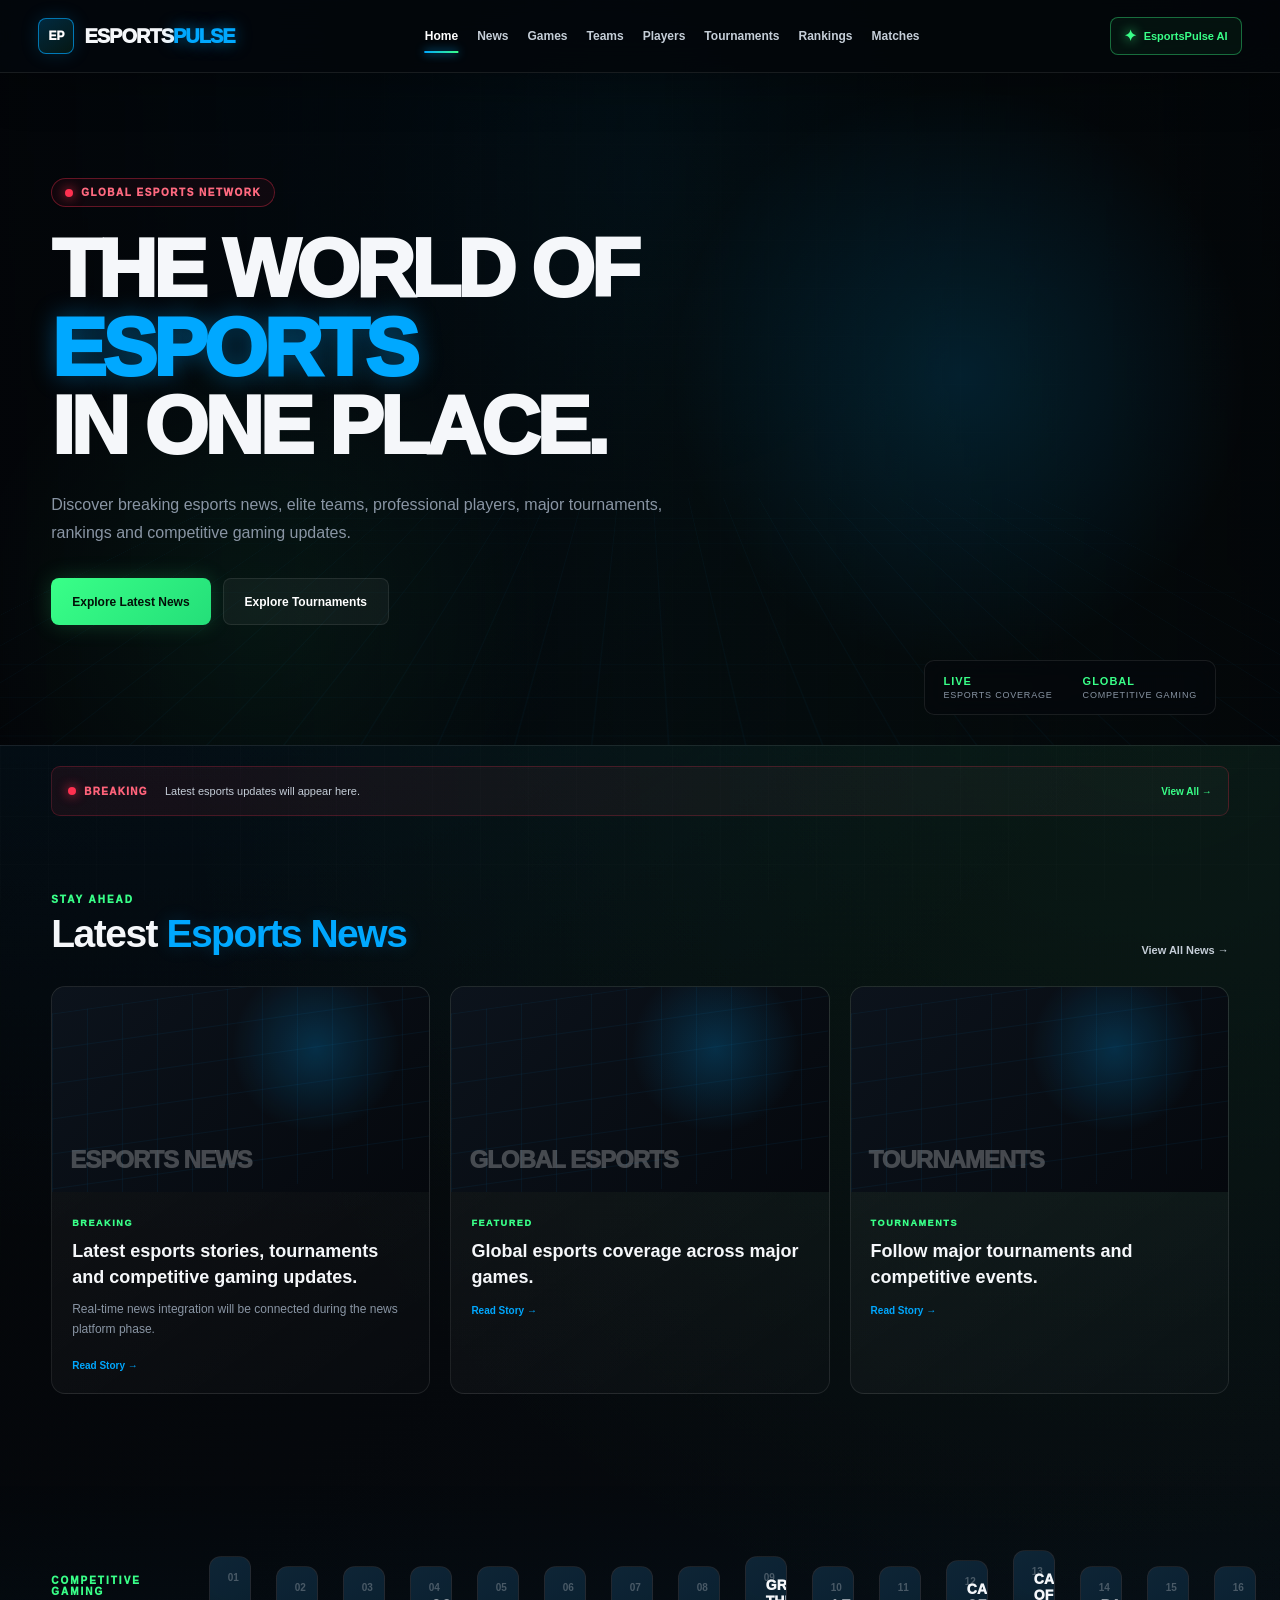
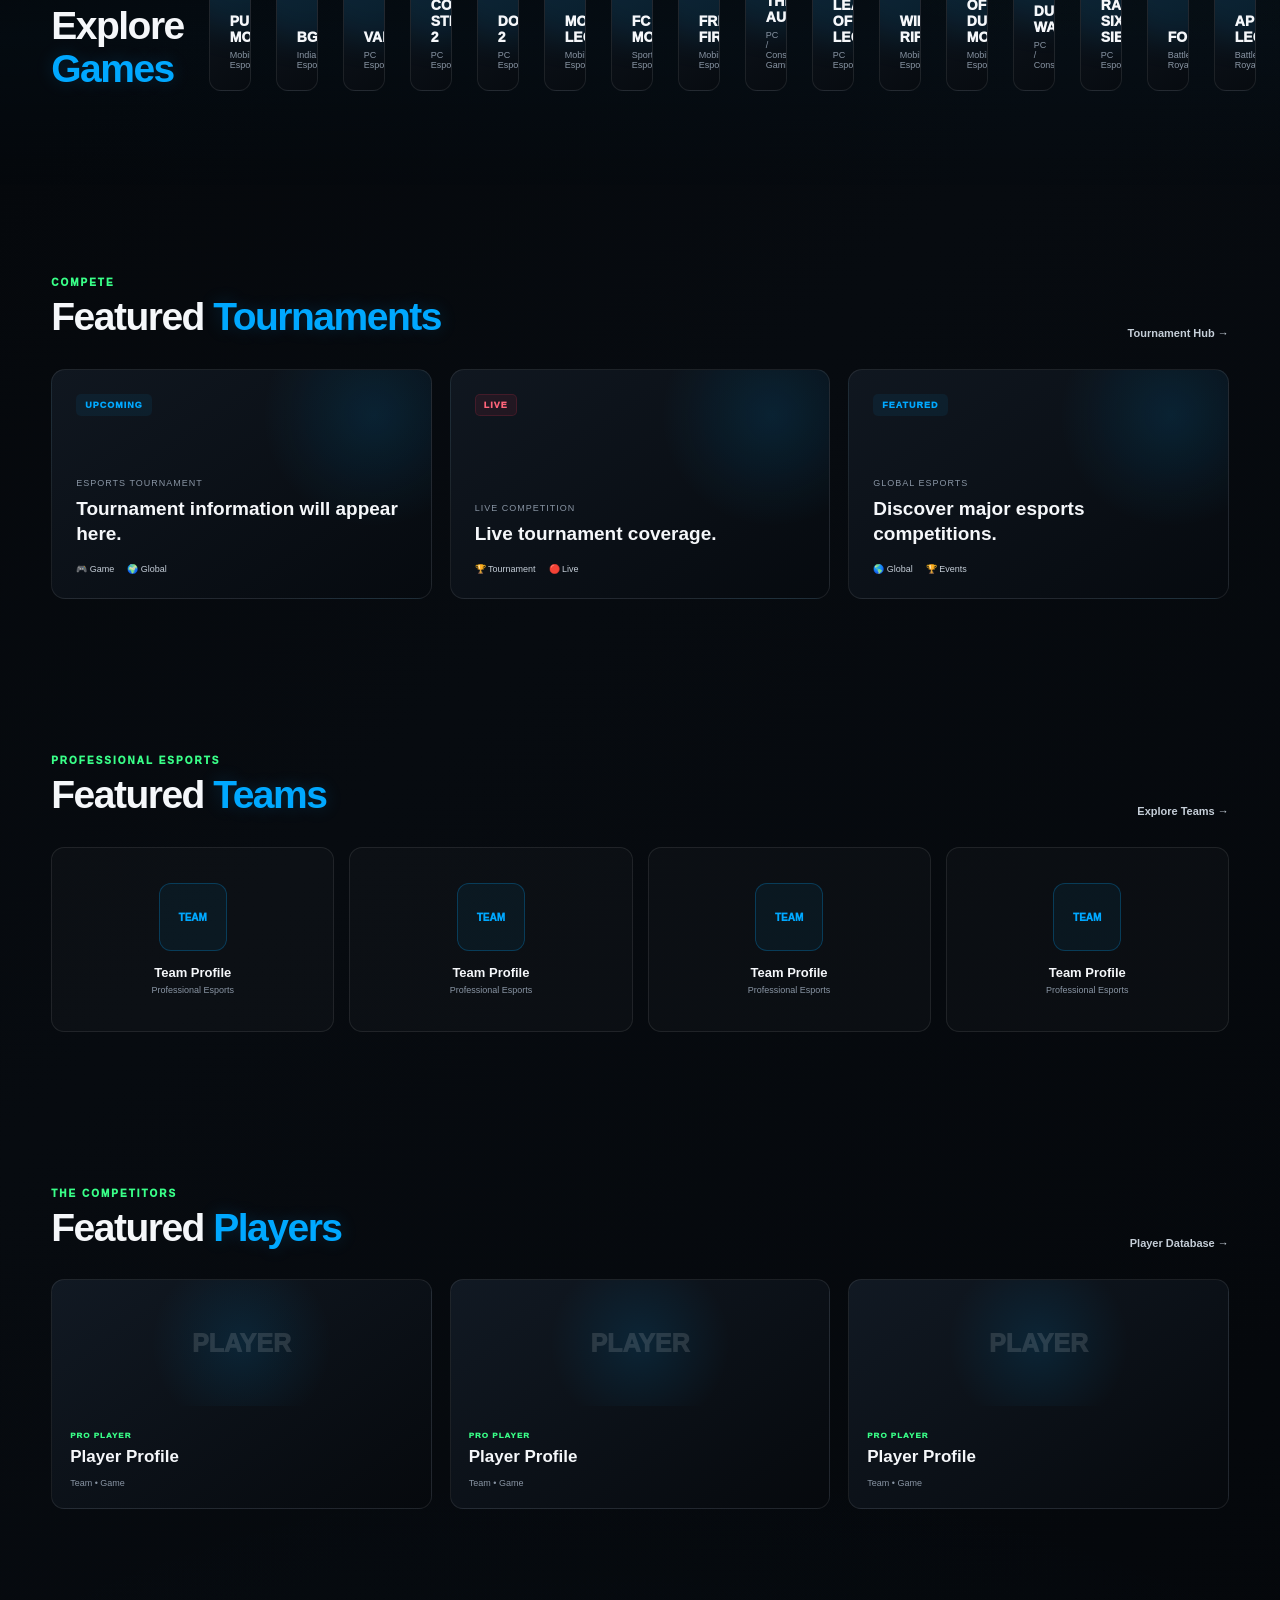
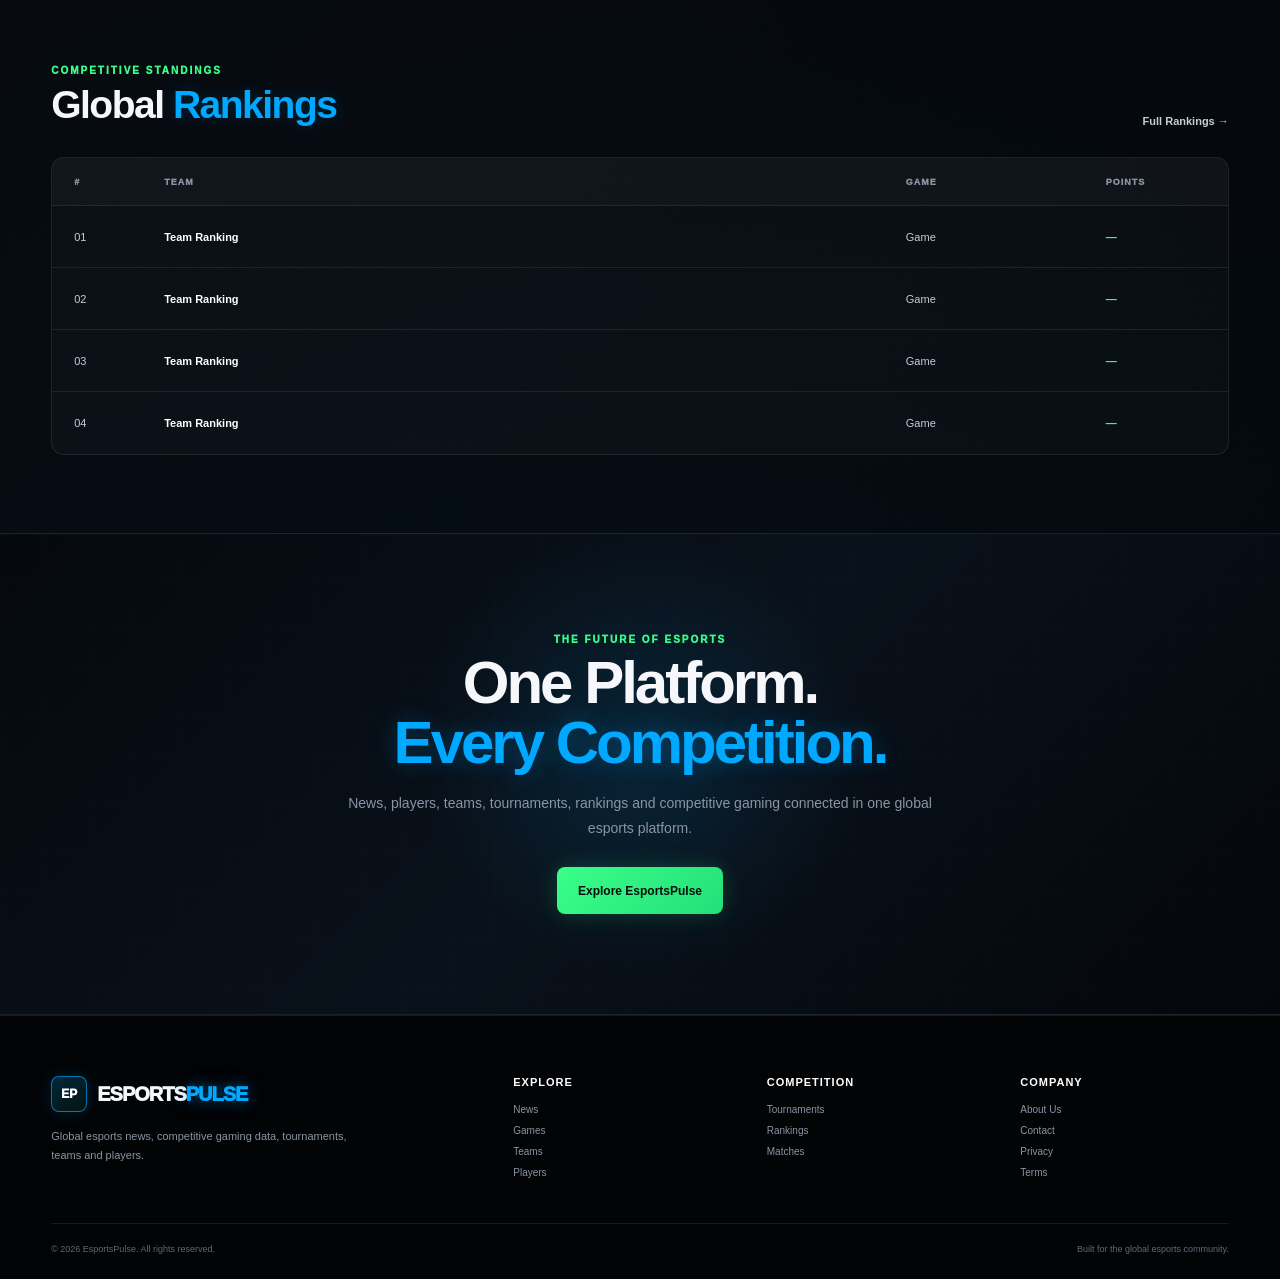
==== commit c9a3e568: "Update index.html" ====
--- a/index.html
+++ b/index.html
@@ -395,7 +395,7 @@
                     <a href="pages/games/pubg-mobile.html" class="game-card pubg-game-card">
 
     <img
-        src="assets/PUBG%20mobile%20cover.jpg"
+        src="assets/PUBG%20mobile%20cover.png"
         alt="PUBG MOBILE"
         class="pubg-home-logo"
     >
--- a/css/style.css
+++ b/css/style.css
@@ -3478,3 +3478,16 @@
     }
 
 }
+.pubg-home-logo {
+    display: block !important;
+    width: 100% !important;
+    height: 180px !important;
+    max-width: none !important;
+    object-fit: cover !important;
+    margin: 0 0 18px 0 !important;
+    border-radius: 8px;
+}
+
+.pubg-game-card {
+    overflow: hidden !important;
+}
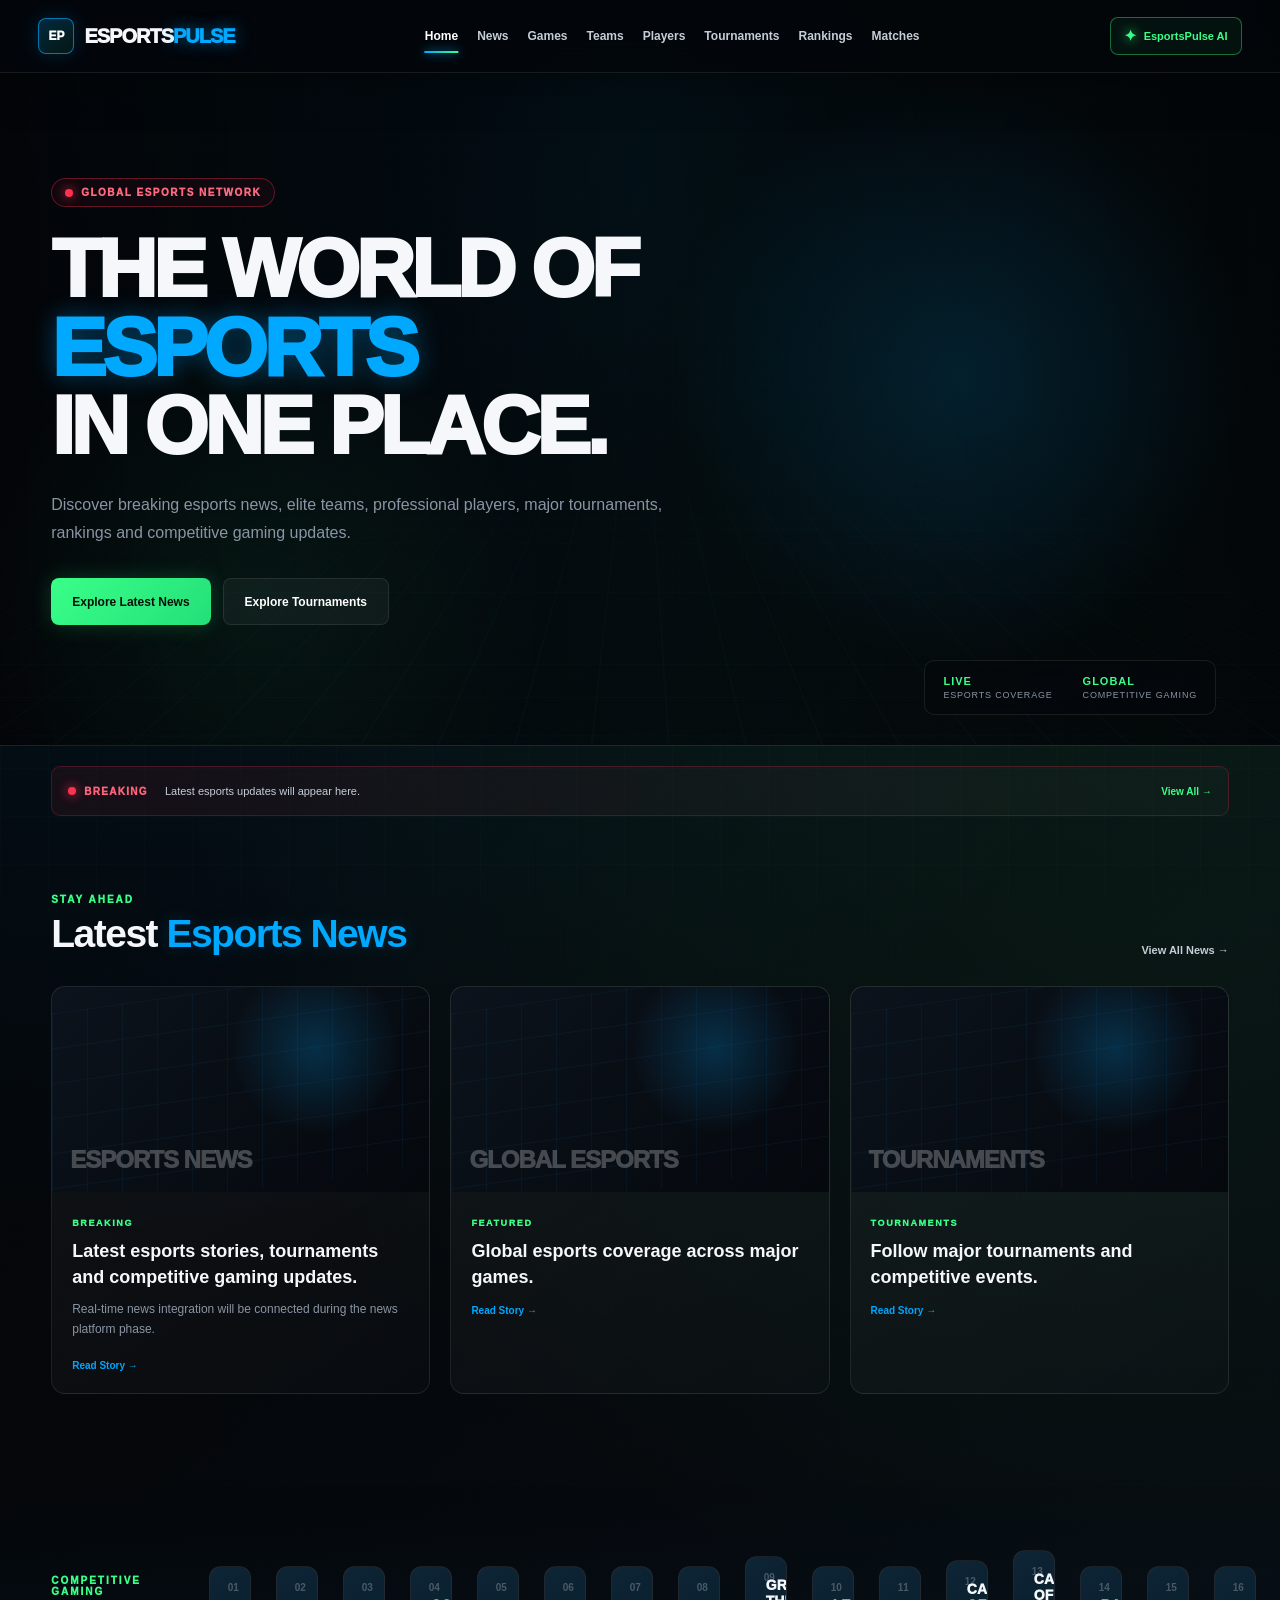
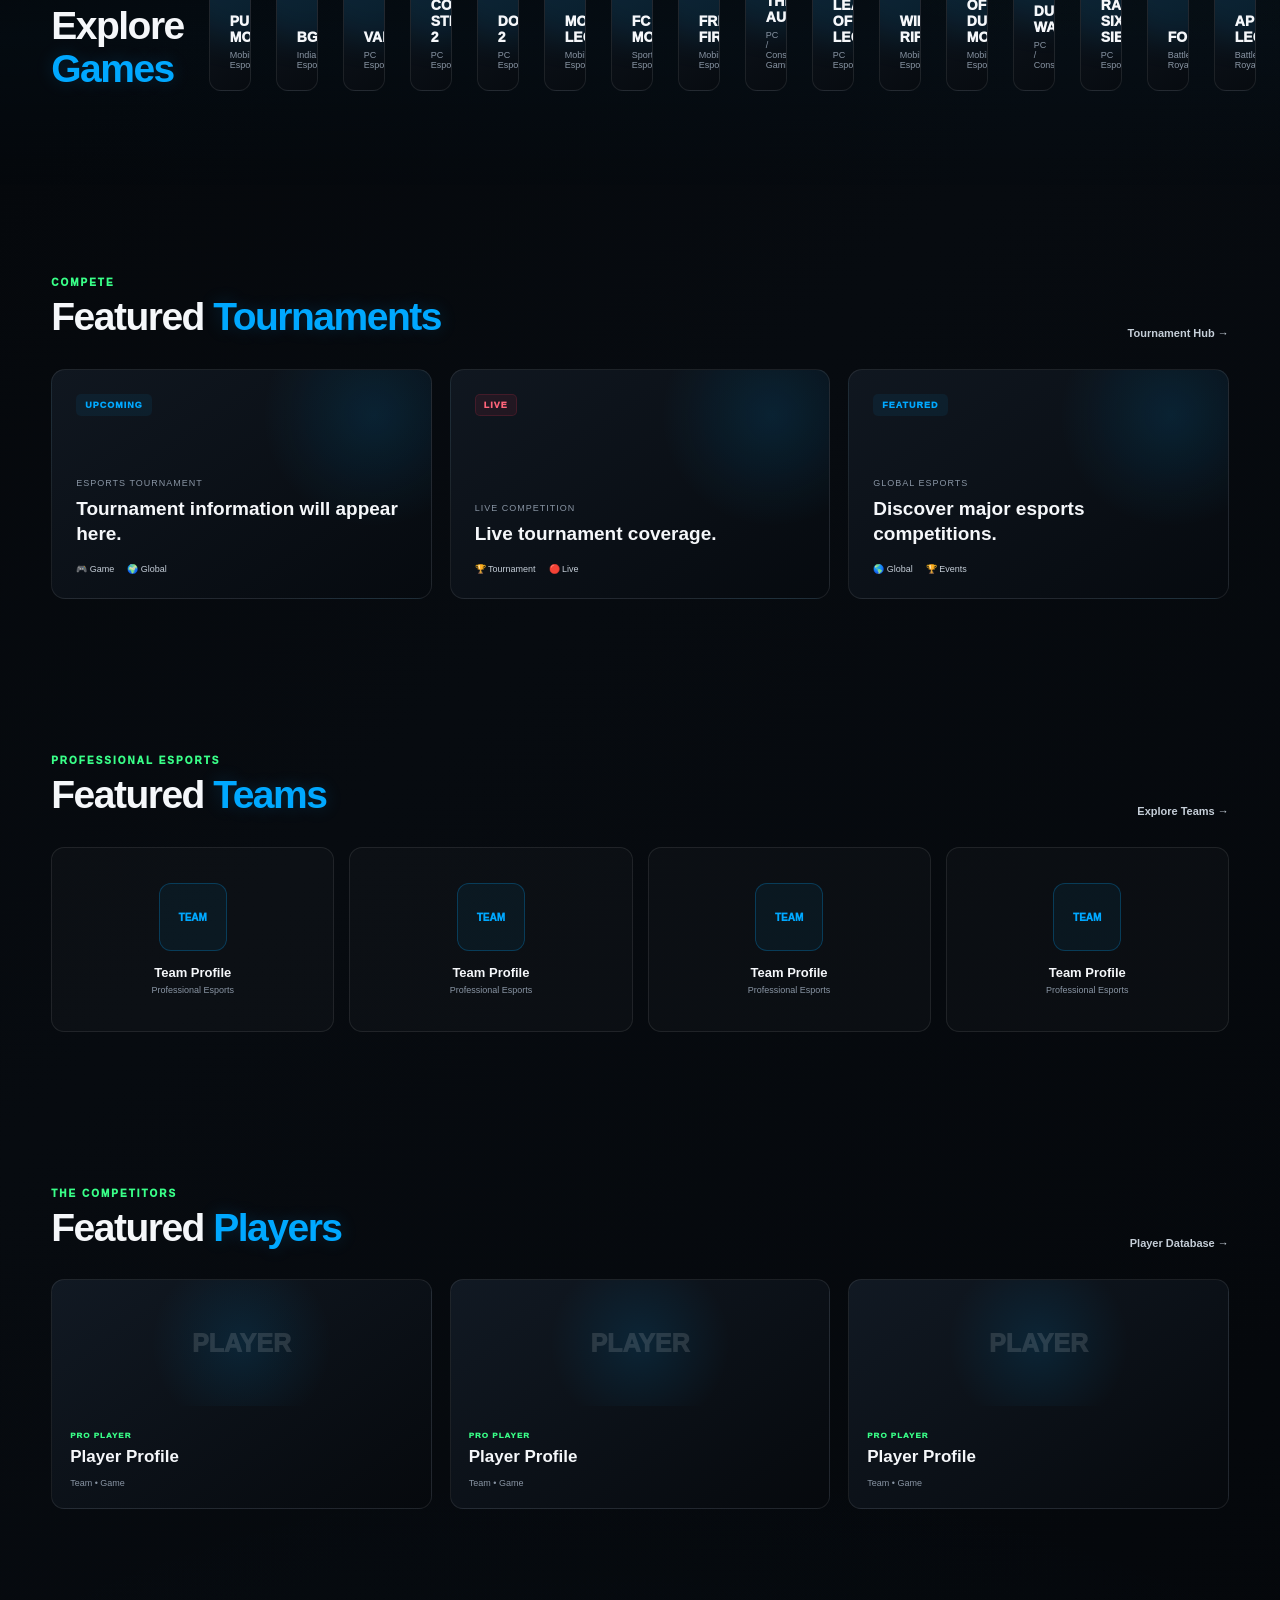
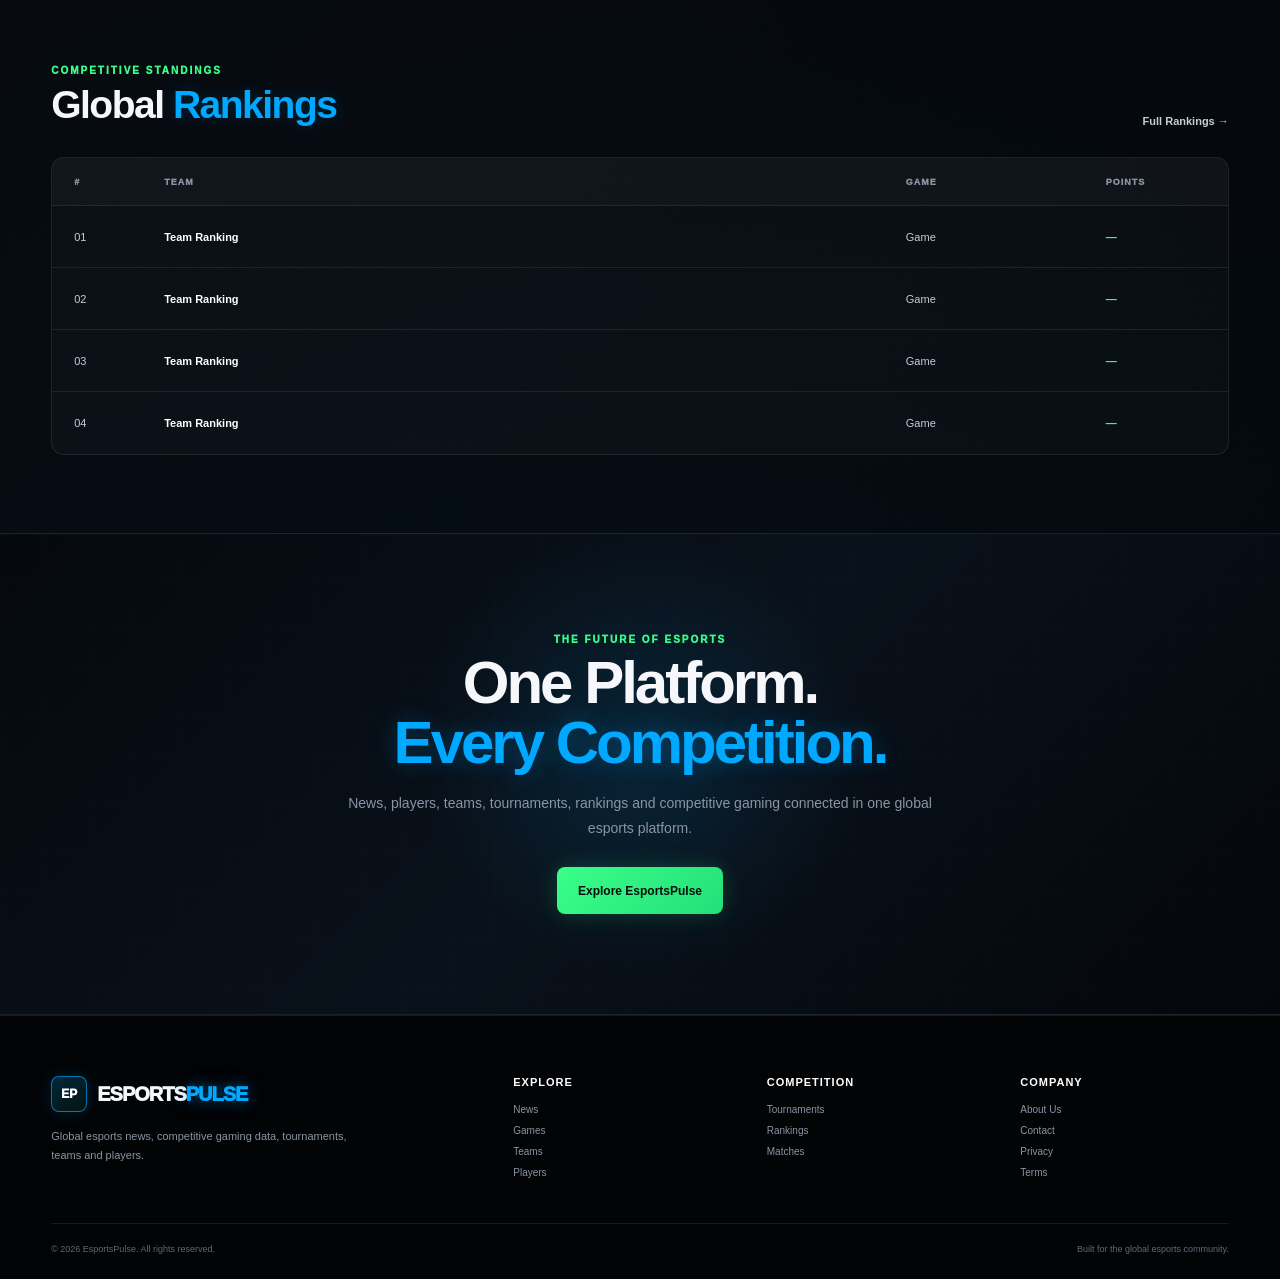
==== commit 959d9315: "Update index.html" ====
--- a/index.html
+++ b/index.html
@@ -394,20 +394,19 @@
                     </div>
                     <a href="pages/games/pubg-mobile.html" class="game-card pubg-game-card">
 
-    <img
-        src="assets/PUBG%20mobile%20cover.png"
-        alt="PUBG MOBILE"
-        class="pubg-home-logo"
-    >
-
-    <span>01</span>
-
-    <strong>PUBG MOBILE</strong>
-
-    <small>Mobile Esports</small>
-
-                    </a>
- 
+                    <img
+                      src="assets/pubg-mobile-cover.png"
+                      alt="PUBG MOBILE"
+                      class="pubg-home-logo"
+                >
+
+                     <span>01</span>
+                     <strong>PUBG MOBILE</strong>
+
+                     <small>Mobile Esports</small>
+
+                    </a>
+                    
                     </a>
 
                     <a href="#" class="game-card">
--- a/css/style.css
+++ b/css/style.css
@@ -3441,34 +3441,6 @@
     }
 
 }
-/* FORCE PUBG MOBILE IMAGE SIZE */
-
-.games-grid .game-card .game-logo {
-    width: 100% !important;
-    height: 180px !important;
-
-    margin: 0 0 18px 0 !important;
-
-    display: block !important;
-    overflow: hidden !important;
-
-    padding: 0 !important;
-}
-
-.games-grid .game-card .game-logo img {
-    width: 100% !important;
-    height: 100% !important;
-
-    max-width: none !important;
-    max-height: none !important;
-
-    object-fit: cover !important;
-
-    display: block !important;
-    opacity: 1 !important;
-    visibility: visible !important;
-}
-
 /* Mobile */
 
 @media (max-width: 600px) {
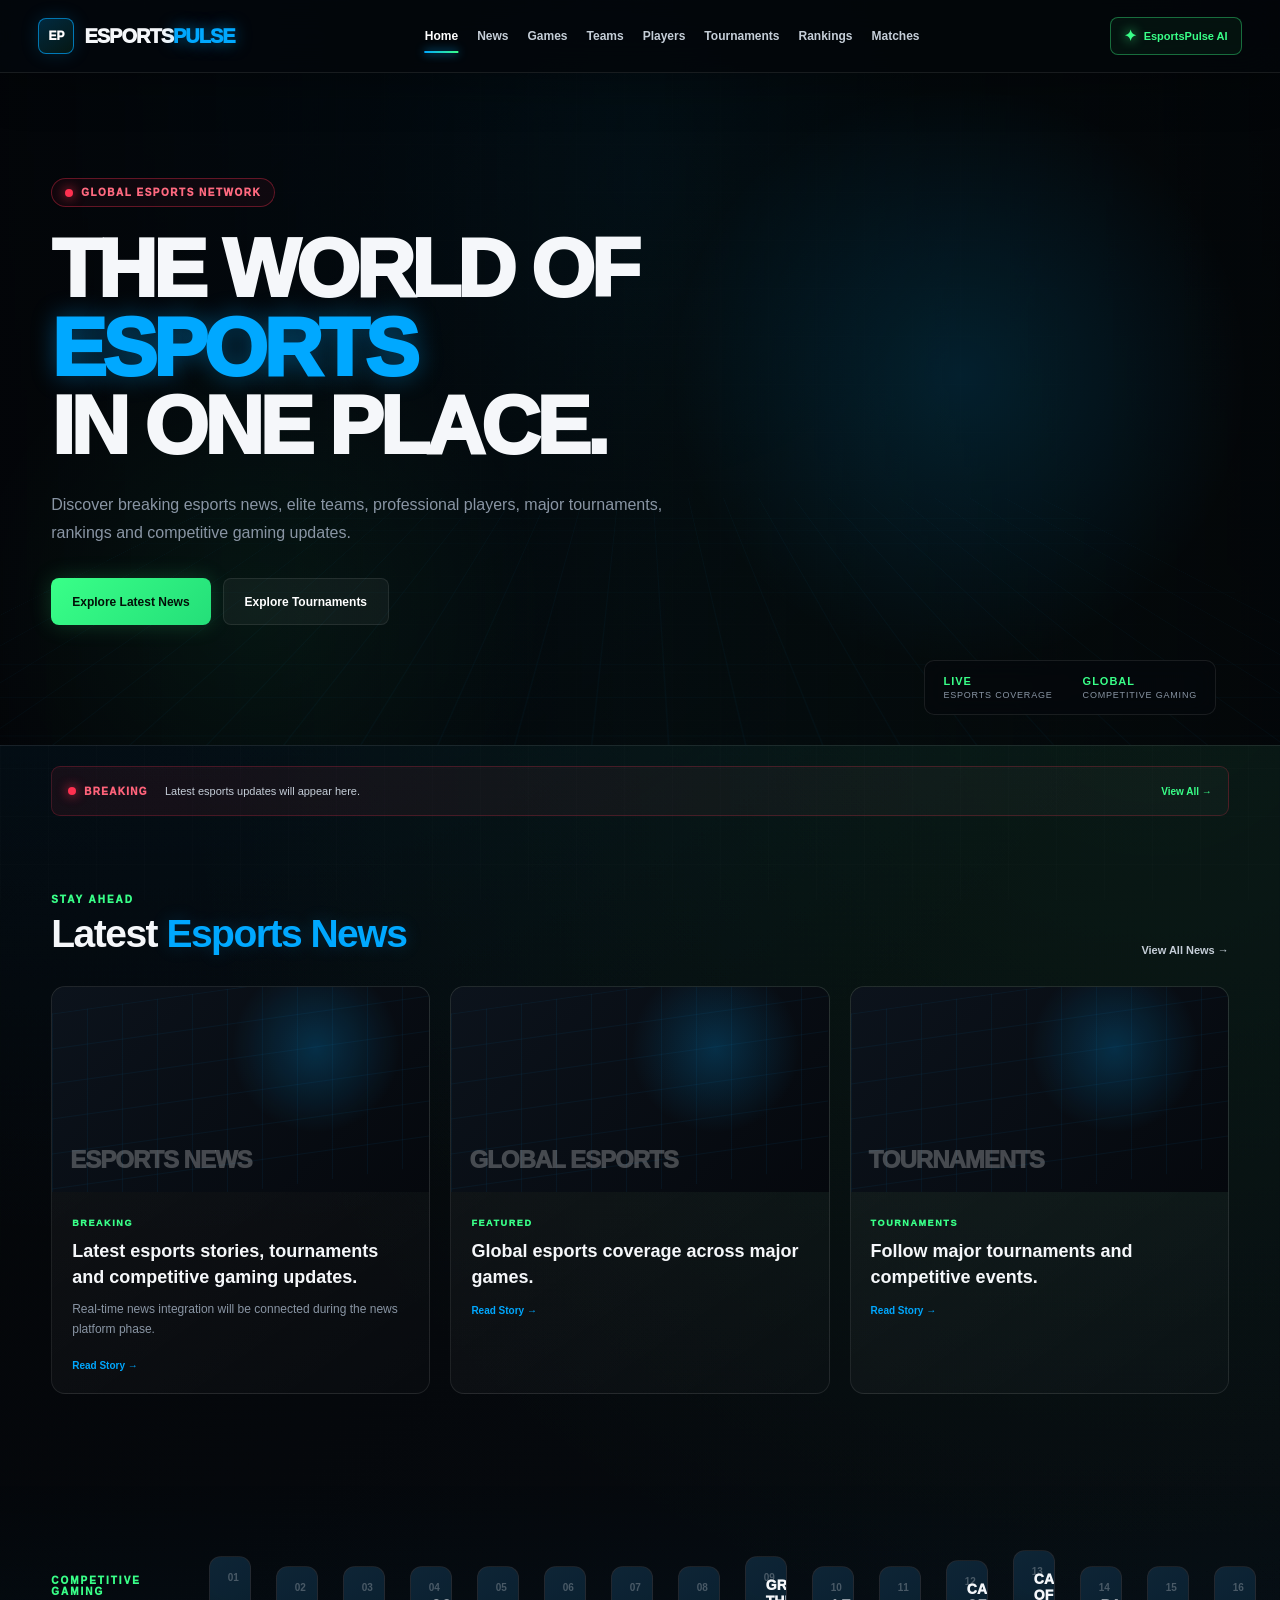
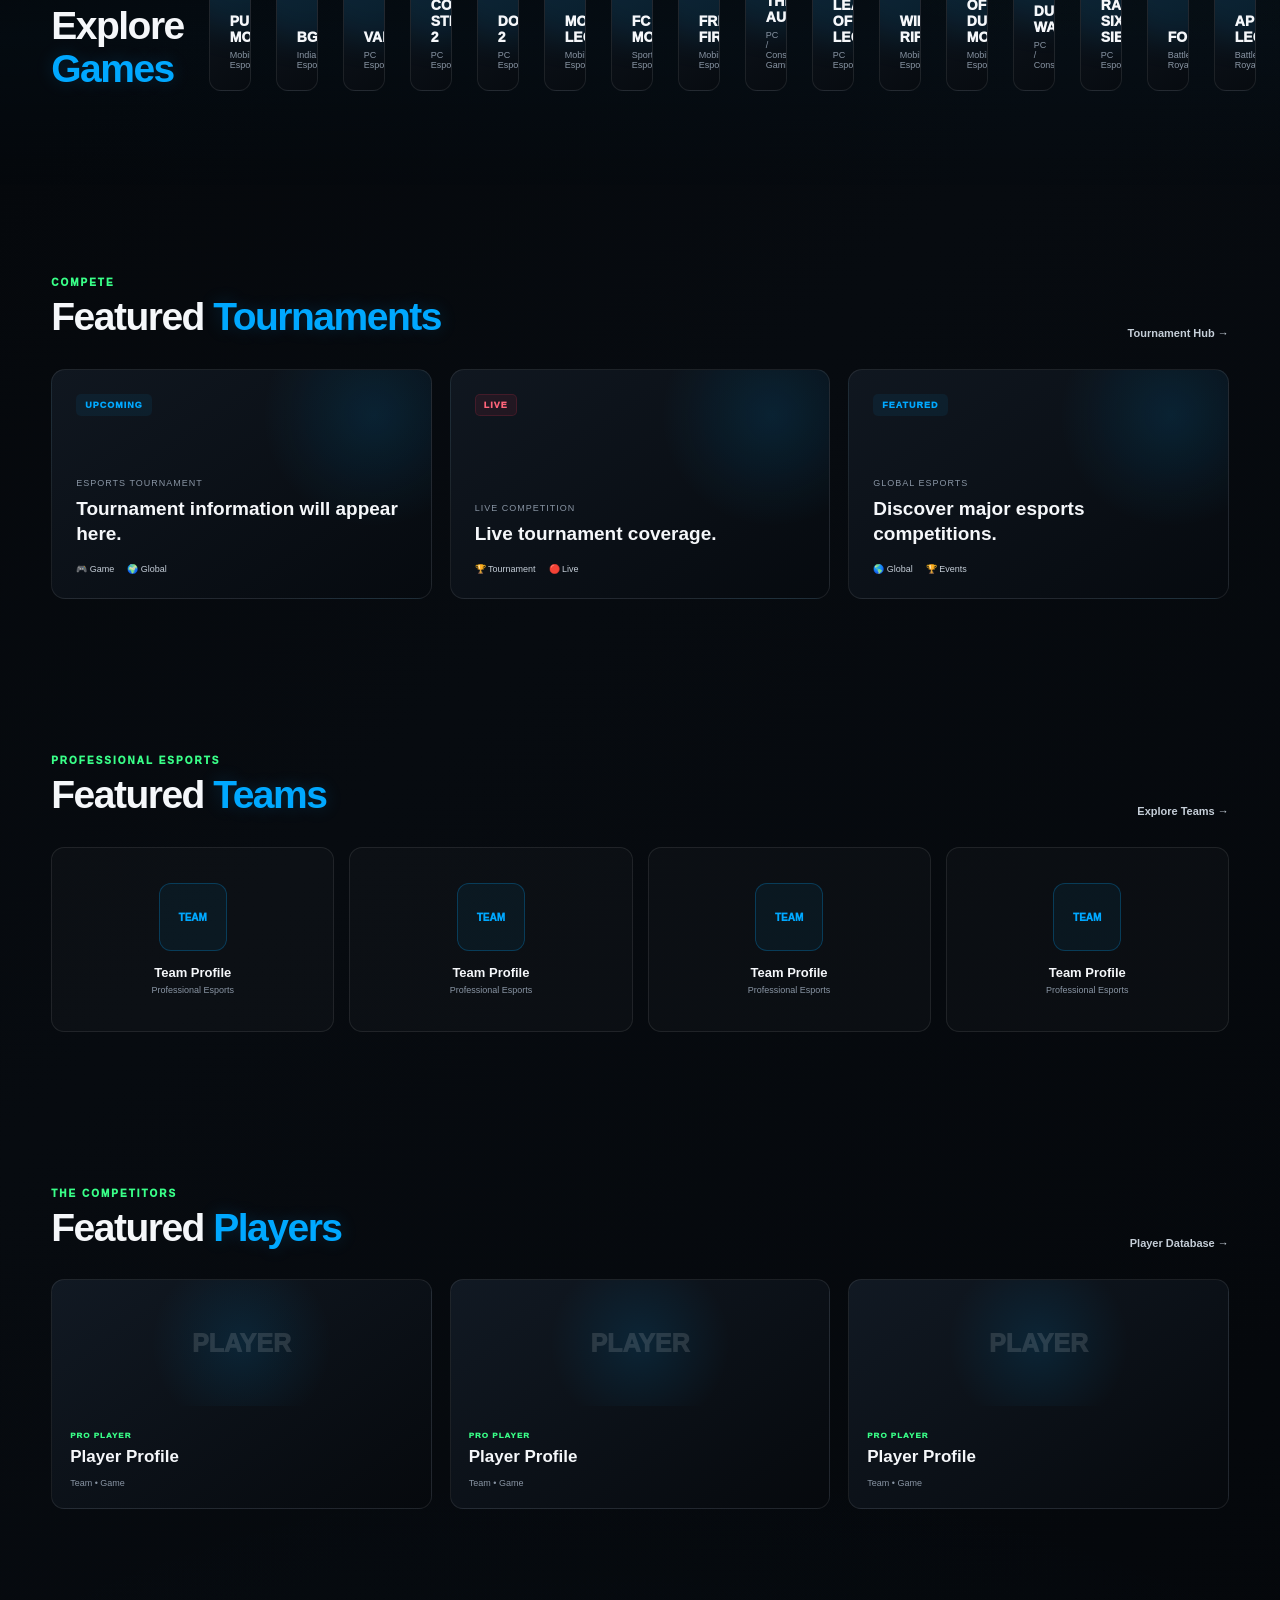
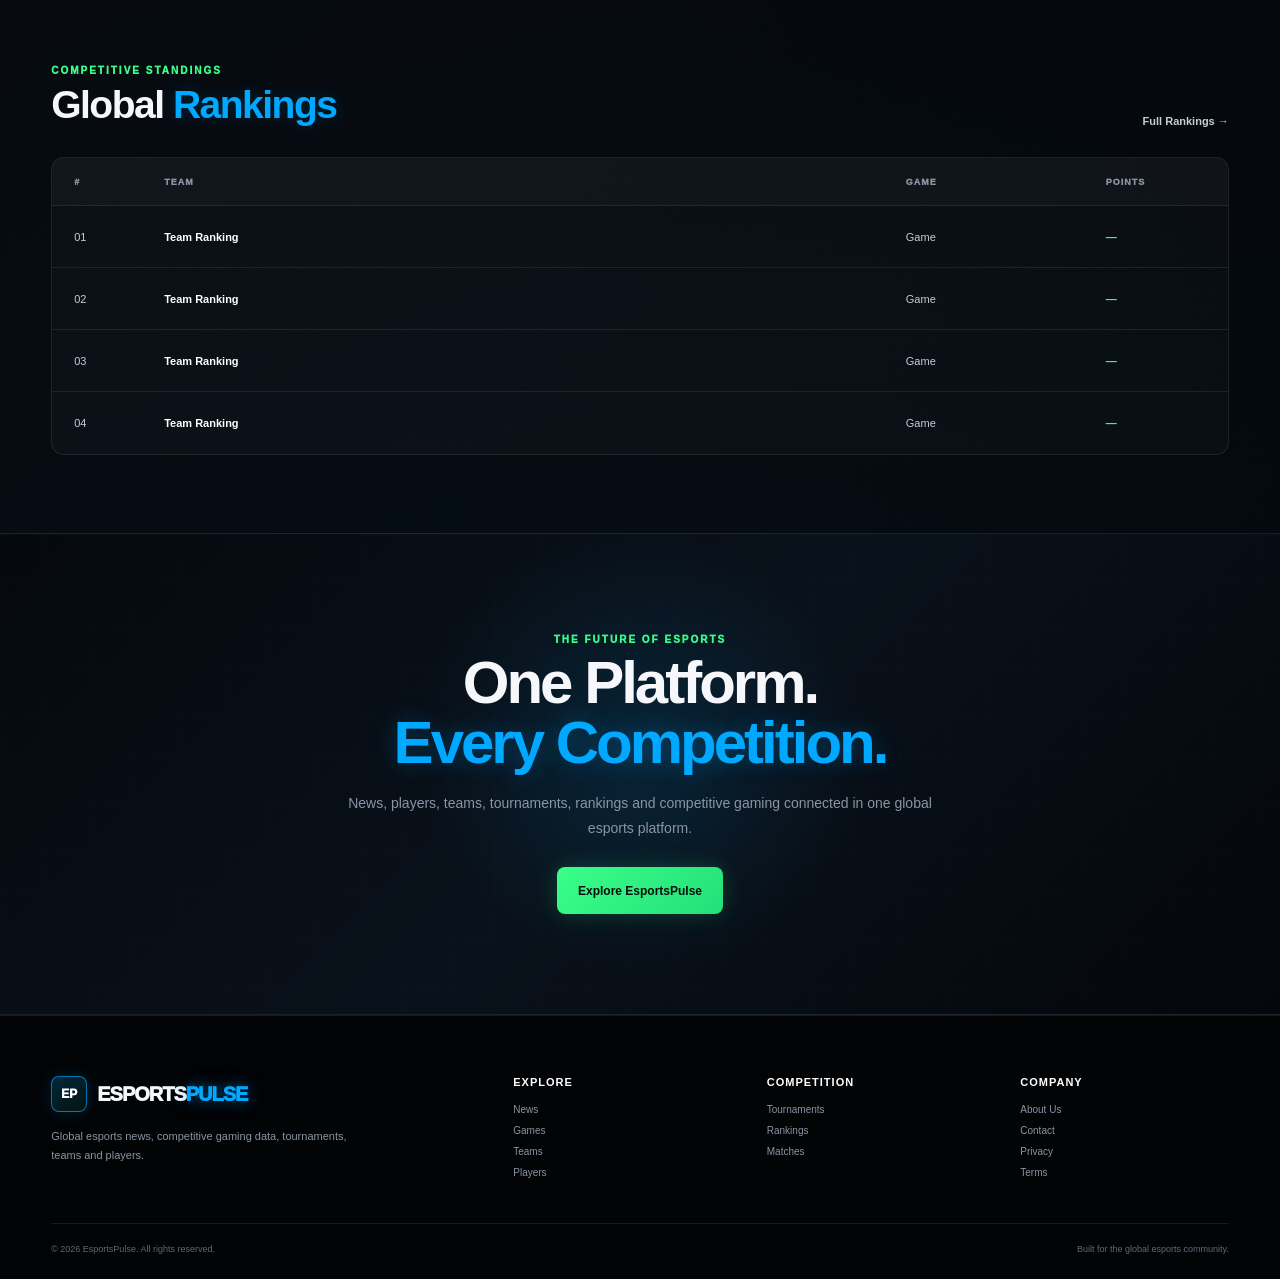
==== commit 3f61eee2: "Update index.html" ====
--- a/index.html
+++ b/index.html
@@ -395,10 +395,10 @@
                     <a href="pages/games/pubg-mobile.html" class="game-card pubg-game-card">
 
                     <img
-                      src="assets/pubg-mobile-cover.png"
+                      src="assets/pubg20%mobile20%cover.png"
                       alt="PUBG MOBILE"
                       class="pubg-home-logo"
-                >
+                    >
 
                      <span>01</span>
                      <strong>PUBG MOBILE</strong>
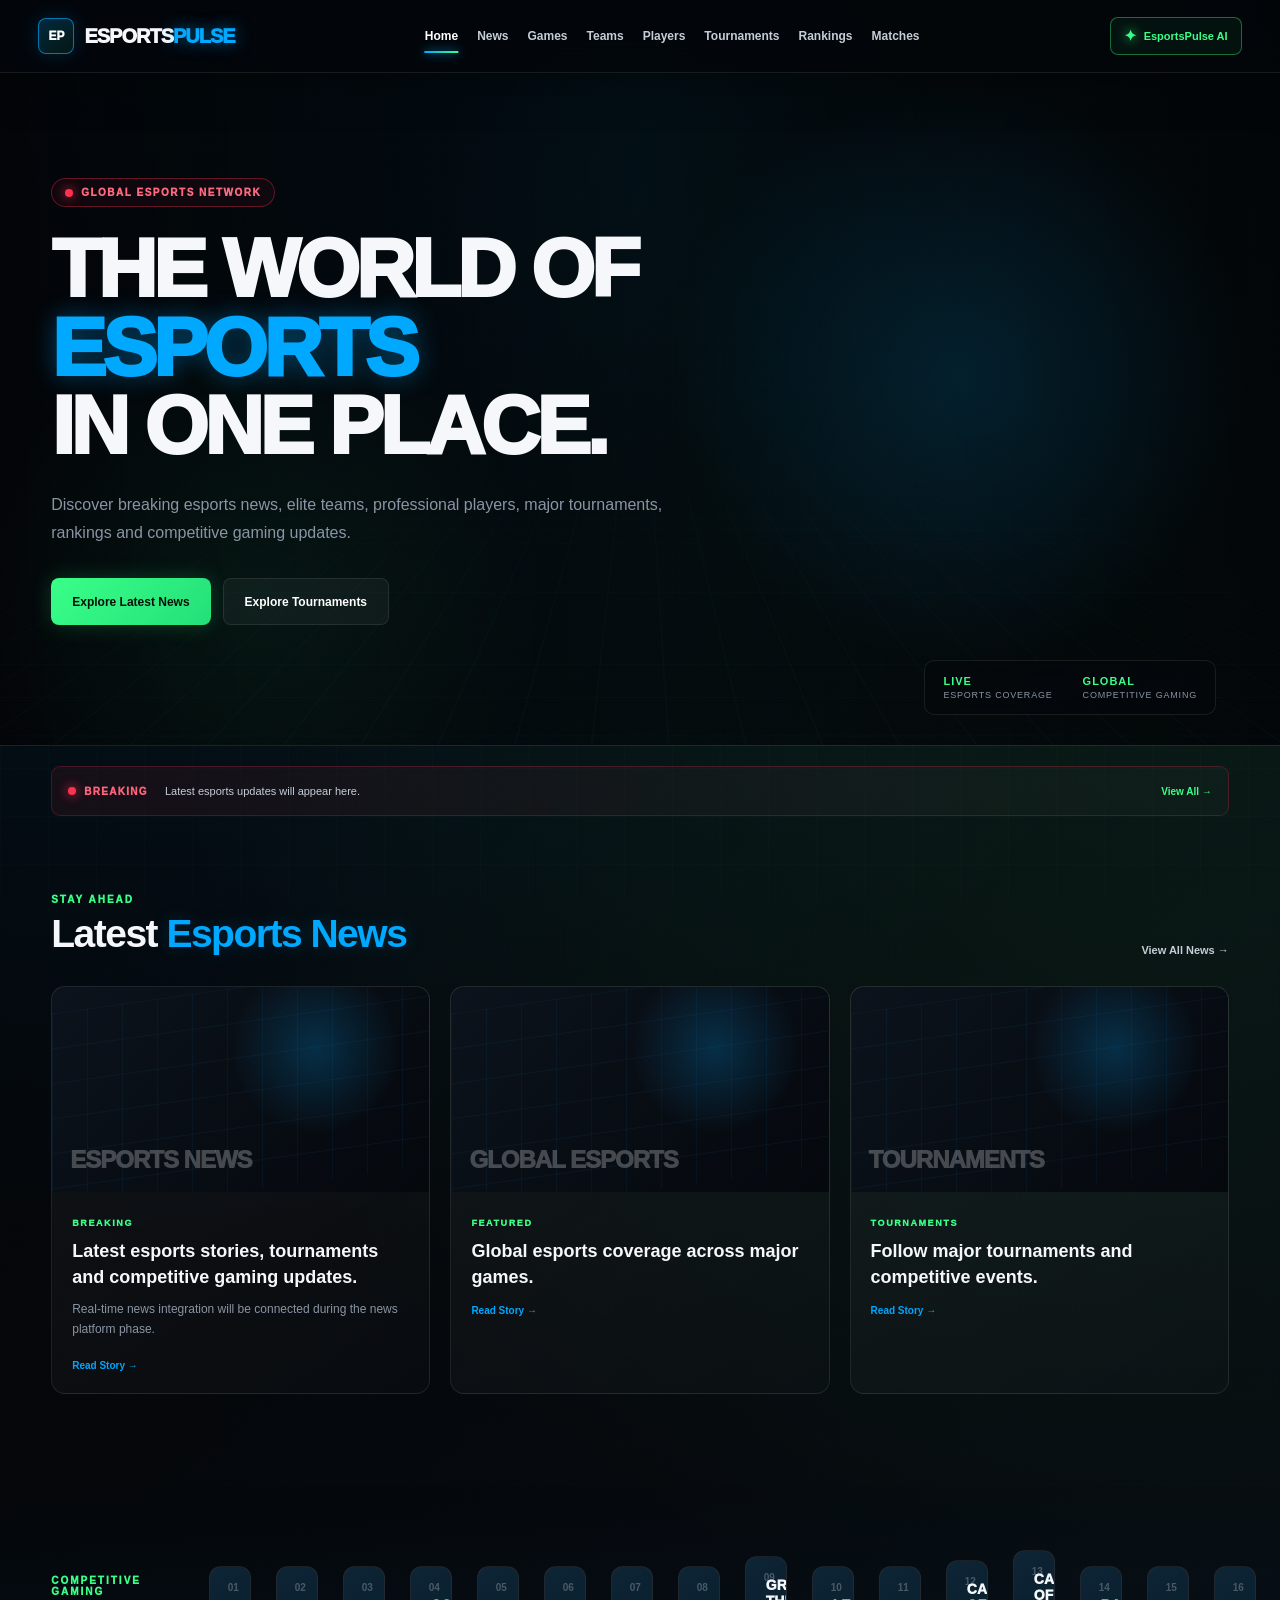
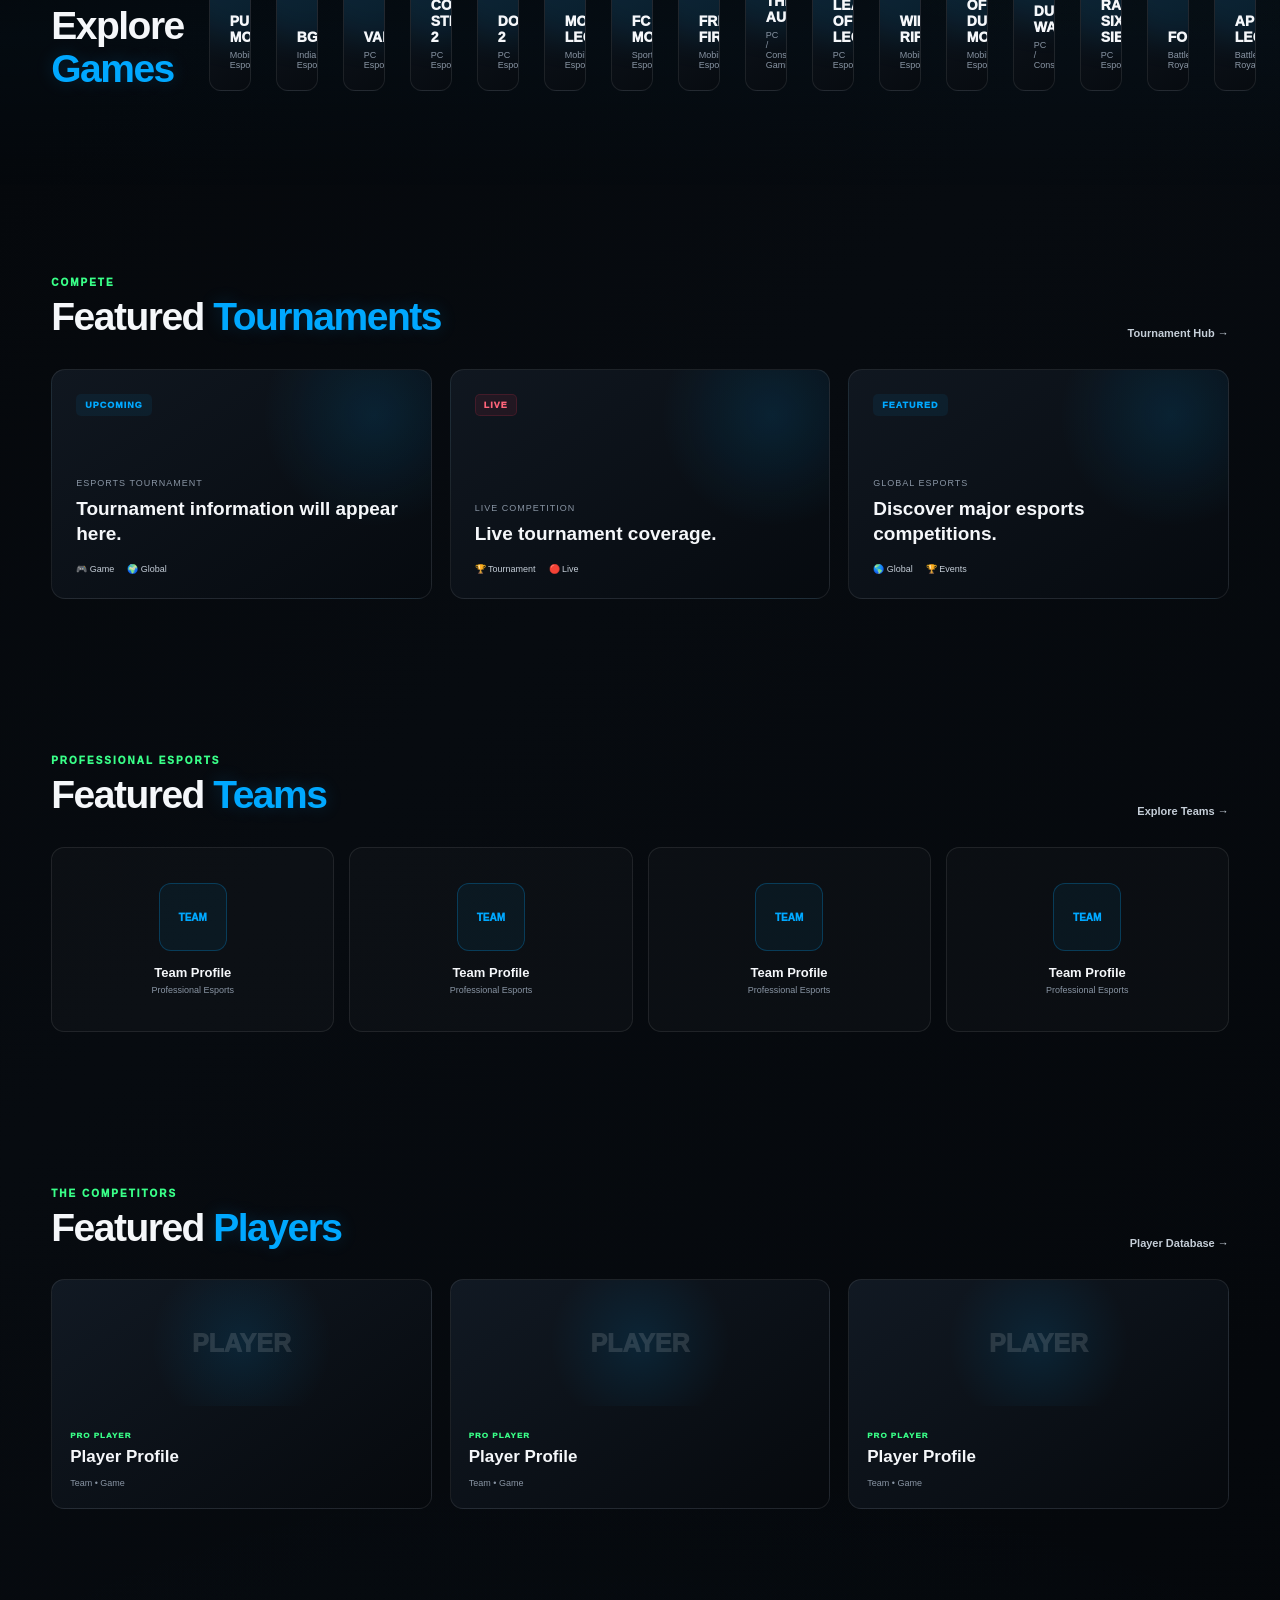
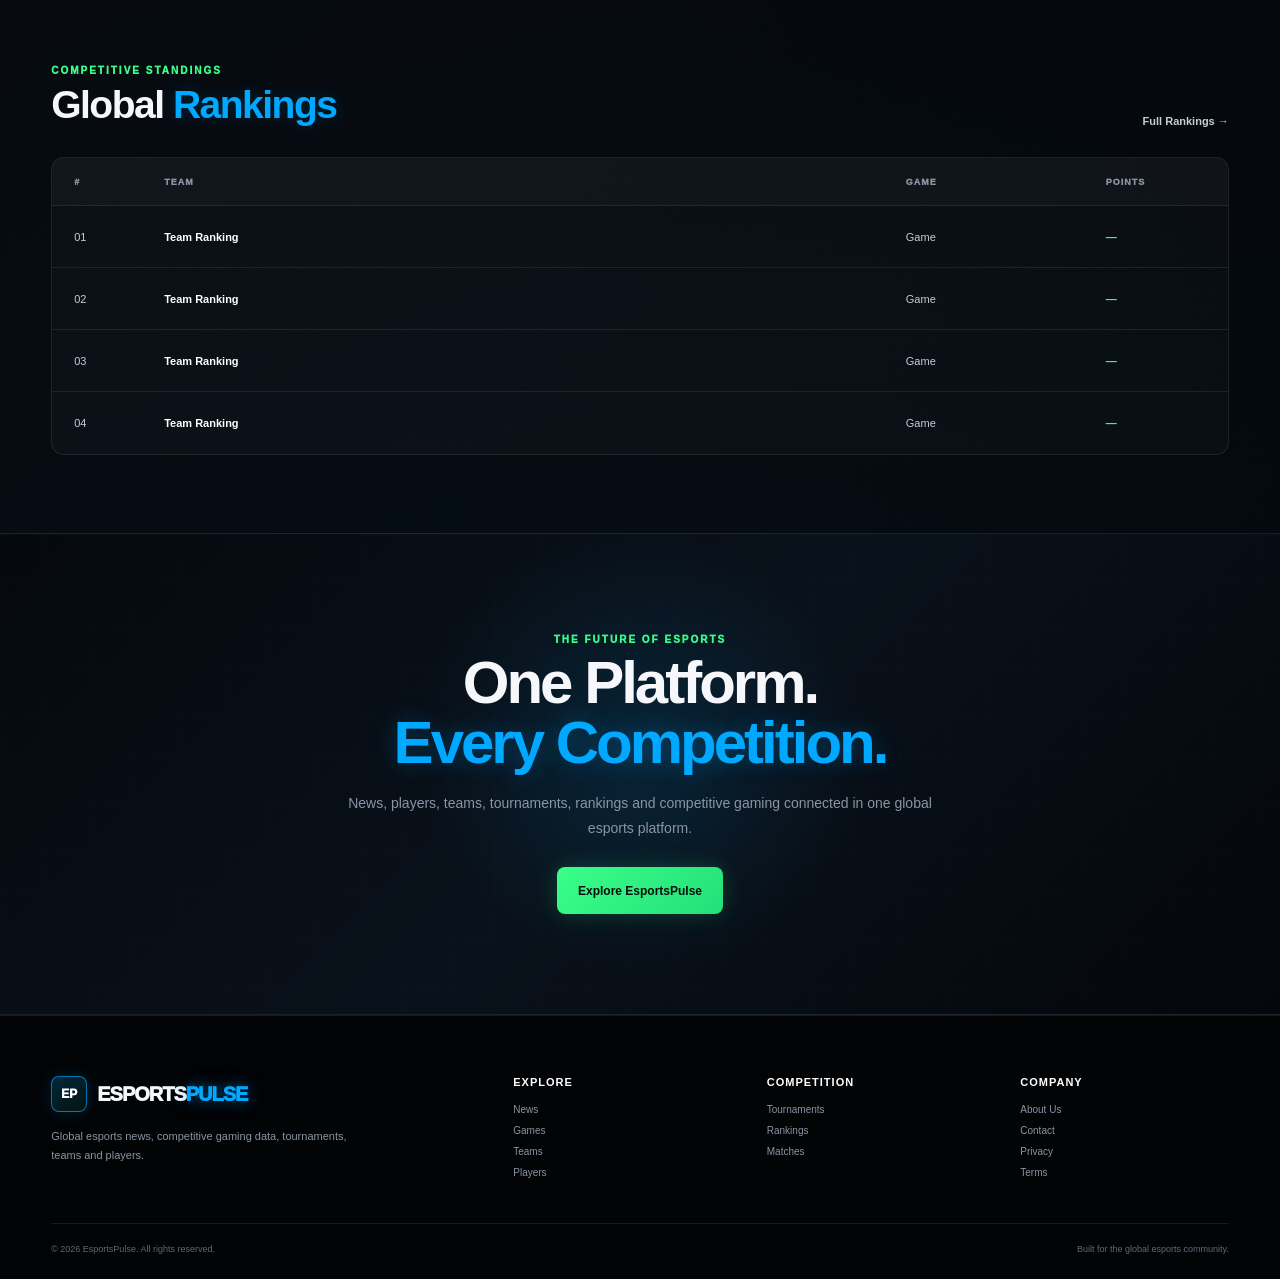
==== commit 345f3862: "Update index.html" ====
--- a/index.html
+++ b/index.html
@@ -395,7 +395,7 @@
                     <a href="pages/games/pubg-mobile.html" class="game-card pubg-game-card">
 
                     <img
-                      src="assets/pubg20%mobile20%cover.png"
+                      src="assets/pubg-mobile-logo.jpg"
                       alt="PUBG MOBILE"
                       class="pubg-home-logo"
                     >
--- a/css/style.css
+++ b/css/style.css
@@ -3390,76 +3390,18 @@
     .pubg-tournament-grid article {
         transition: none;
     }
-/* PUBG MOBILE HOME CARD — LARGE LOGO */
-
-.game-card .game-logo {
-    width: 100%;
-    height: 130px;
-
-    margin-bottom: 18px;
-
-    display: flex;
-    align-items: center;
-    justify-content: center;
-
-    overflow: hidden;
-    border-radius: 8px;
-}
-
-.game-card .game-logo img {
-    width: 100%;
-    height: 100%;
-
-    object-fit: cover;
-
-    display: block;
-
-    opacity: 1 !important;
-    visibility: visible !important;
-
-    filter:
-        drop-shadow(0 0 18px rgba(0, 190, 255, .35));
-
-    transition:
-        transform .35s ease,
-        filter .35s ease;
-}
-
-.game-card:hover .game-logo img {
-    transform: scale(1.06);
-
-    filter:
-        drop-shadow(0 0 25px rgba(0, 210, 255, .55));
-}
-
-/* Mobile */
-
-@media (max-width: 600px) {
-
-    .game-card .game-logo {
-        height: 115px;
-    }
-
-}
-/* Mobile */
-
-@media (max-width: 600px) {
-
-    .games-grid .game-card .game-logo {
-        height: 150px !important;
-    }
-
-}
 .pubg-home-logo {
     display: block !important;
-    width: 100% !important;
-    height: 180px !important;
-    max-width: none !important;
-    object-fit: cover !important;
-    margin: 0 0 18px 0 !important;
-    border-radius: 8px;
-}
-
-.pubg-game-card {
-    overflow: hidden !important;
-}
+    width: 110px !important;
+    height: 60px !important;
+    max-width: 70% !important;
+    object-fit: contain !important;
+    margin: 0 auto 14px auto !important;
+    border-radius: 6px;
+}
+   @media (max-width: 600px) {
+    .pubg-home-logo {
+        width: 95px !important;
+        height: 52px !important;
+    }
+   }
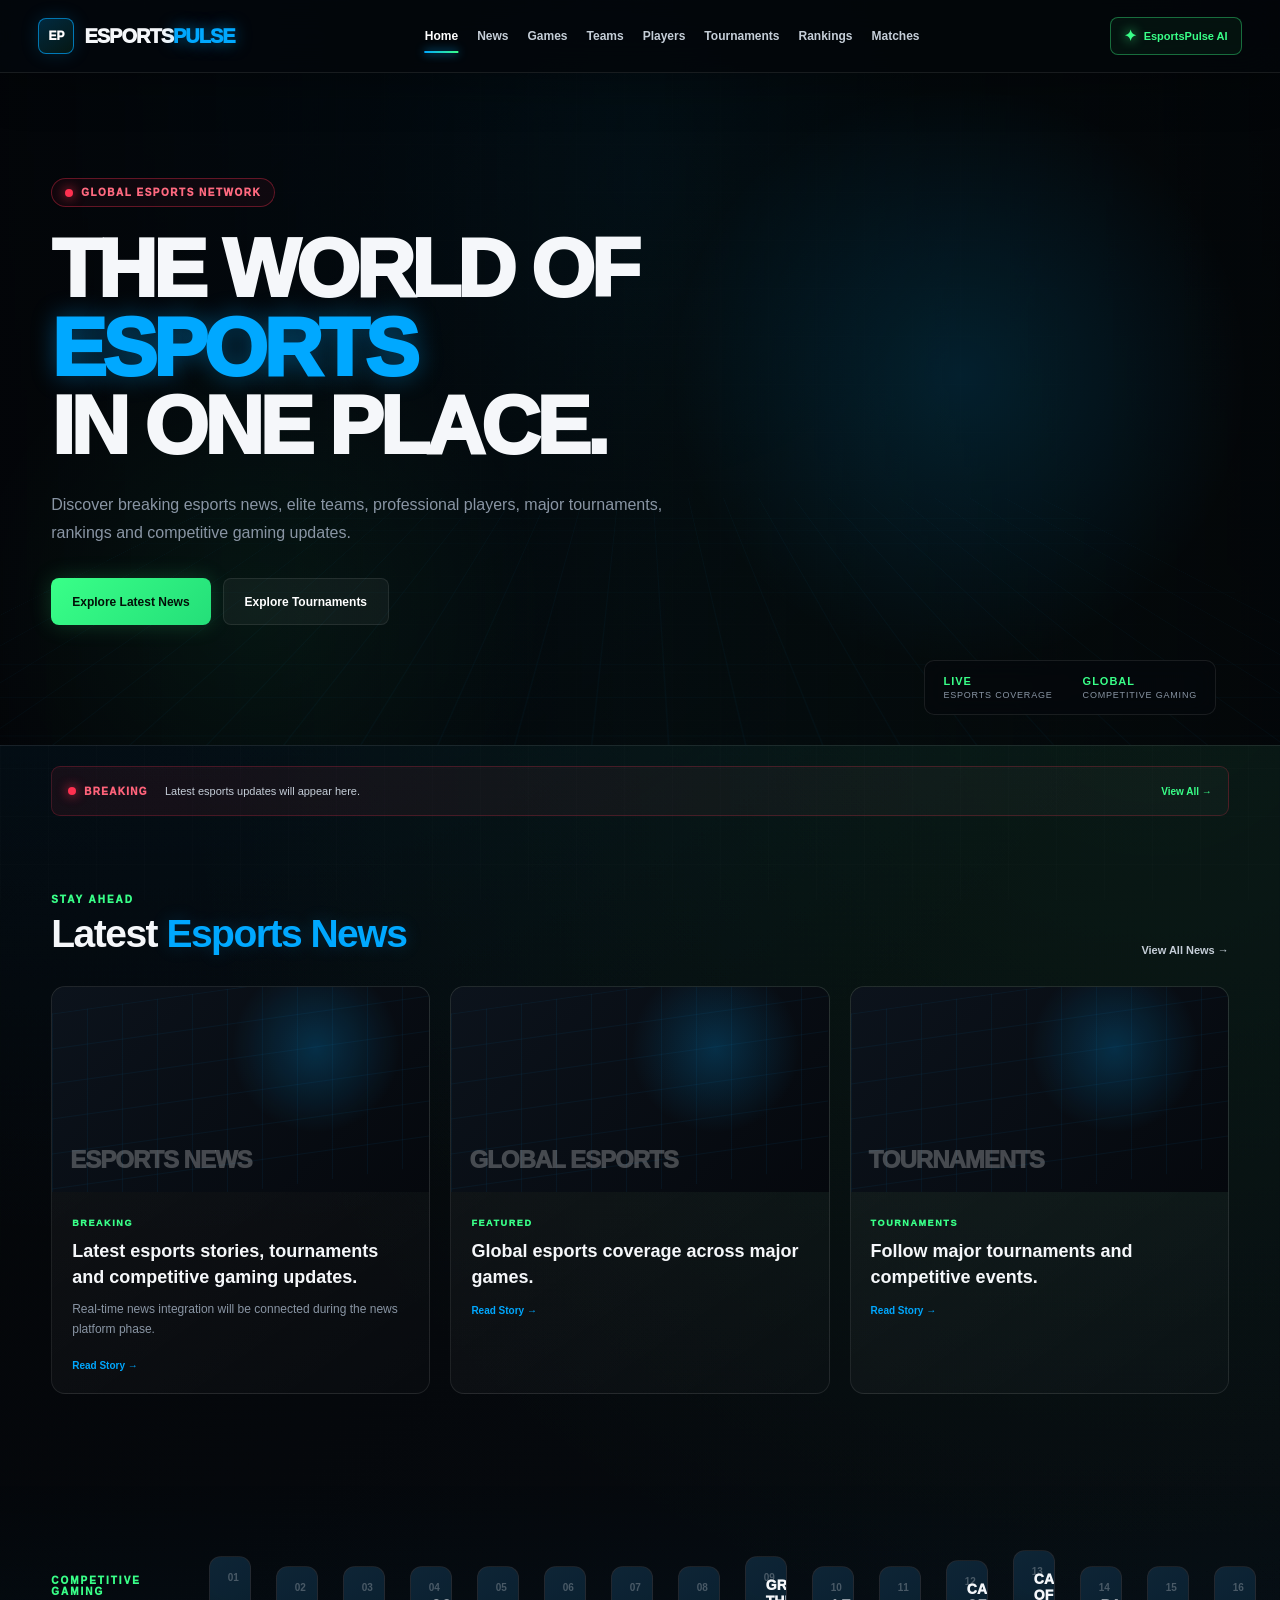
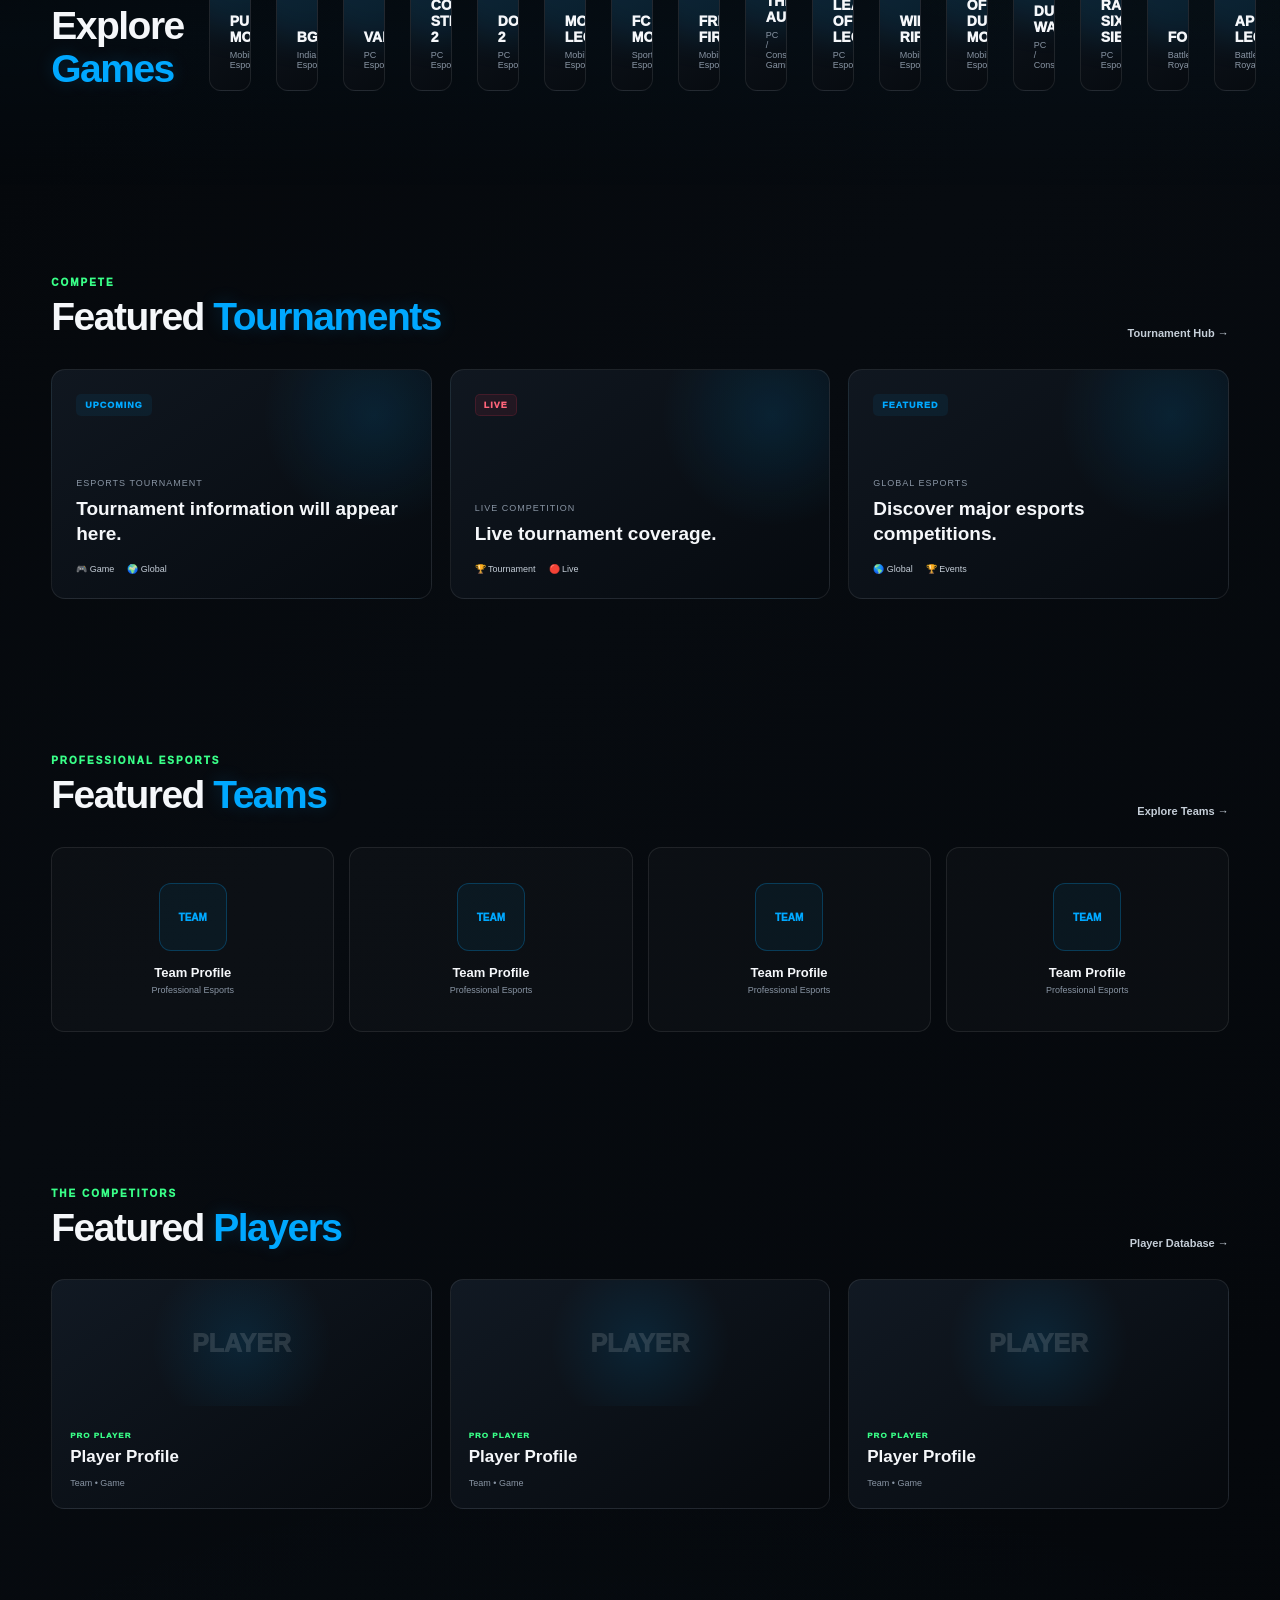
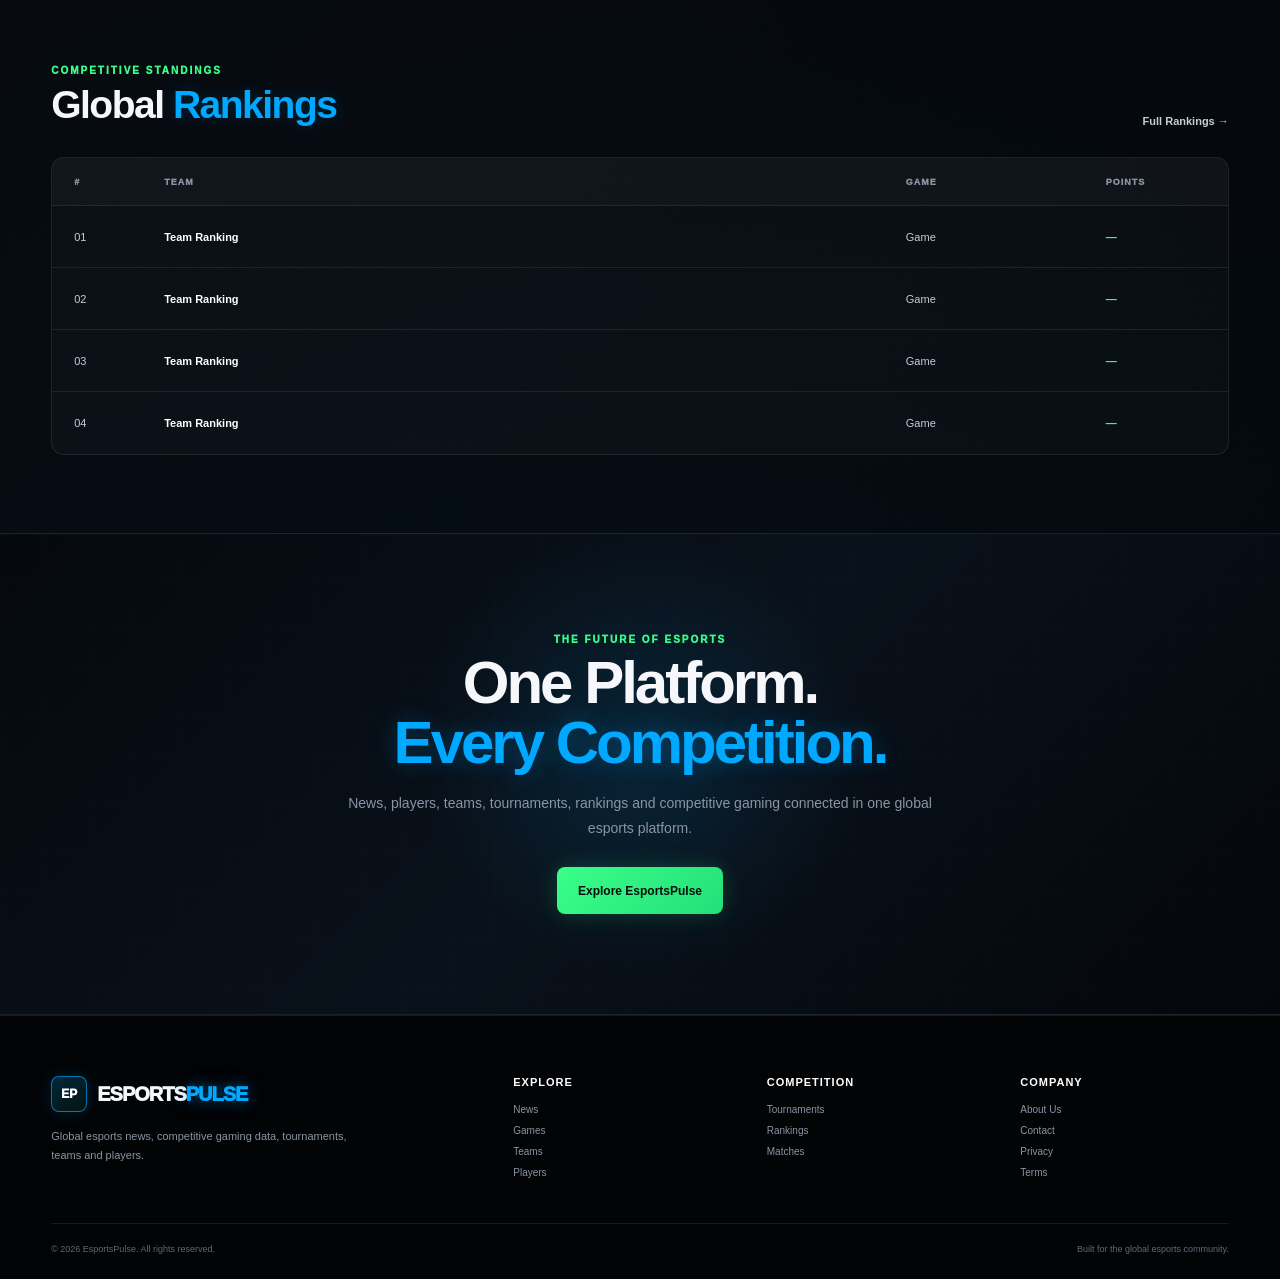
==== commit 25db59ce: "Update index.html" ====
--- a/index.html
+++ b/index.html
@@ -395,7 +395,7 @@
                     <a href="pages/games/pubg-mobile.html" class="game-card pubg-game-card">
 
                     <img
-                      src="assets/pubg-mobile-logo.jpg"
+                      src="assets/pubg10%mobile10%logo.jpg"
                       alt="PUBG MOBILE"
                       class="pubg-home-logo"
                     >
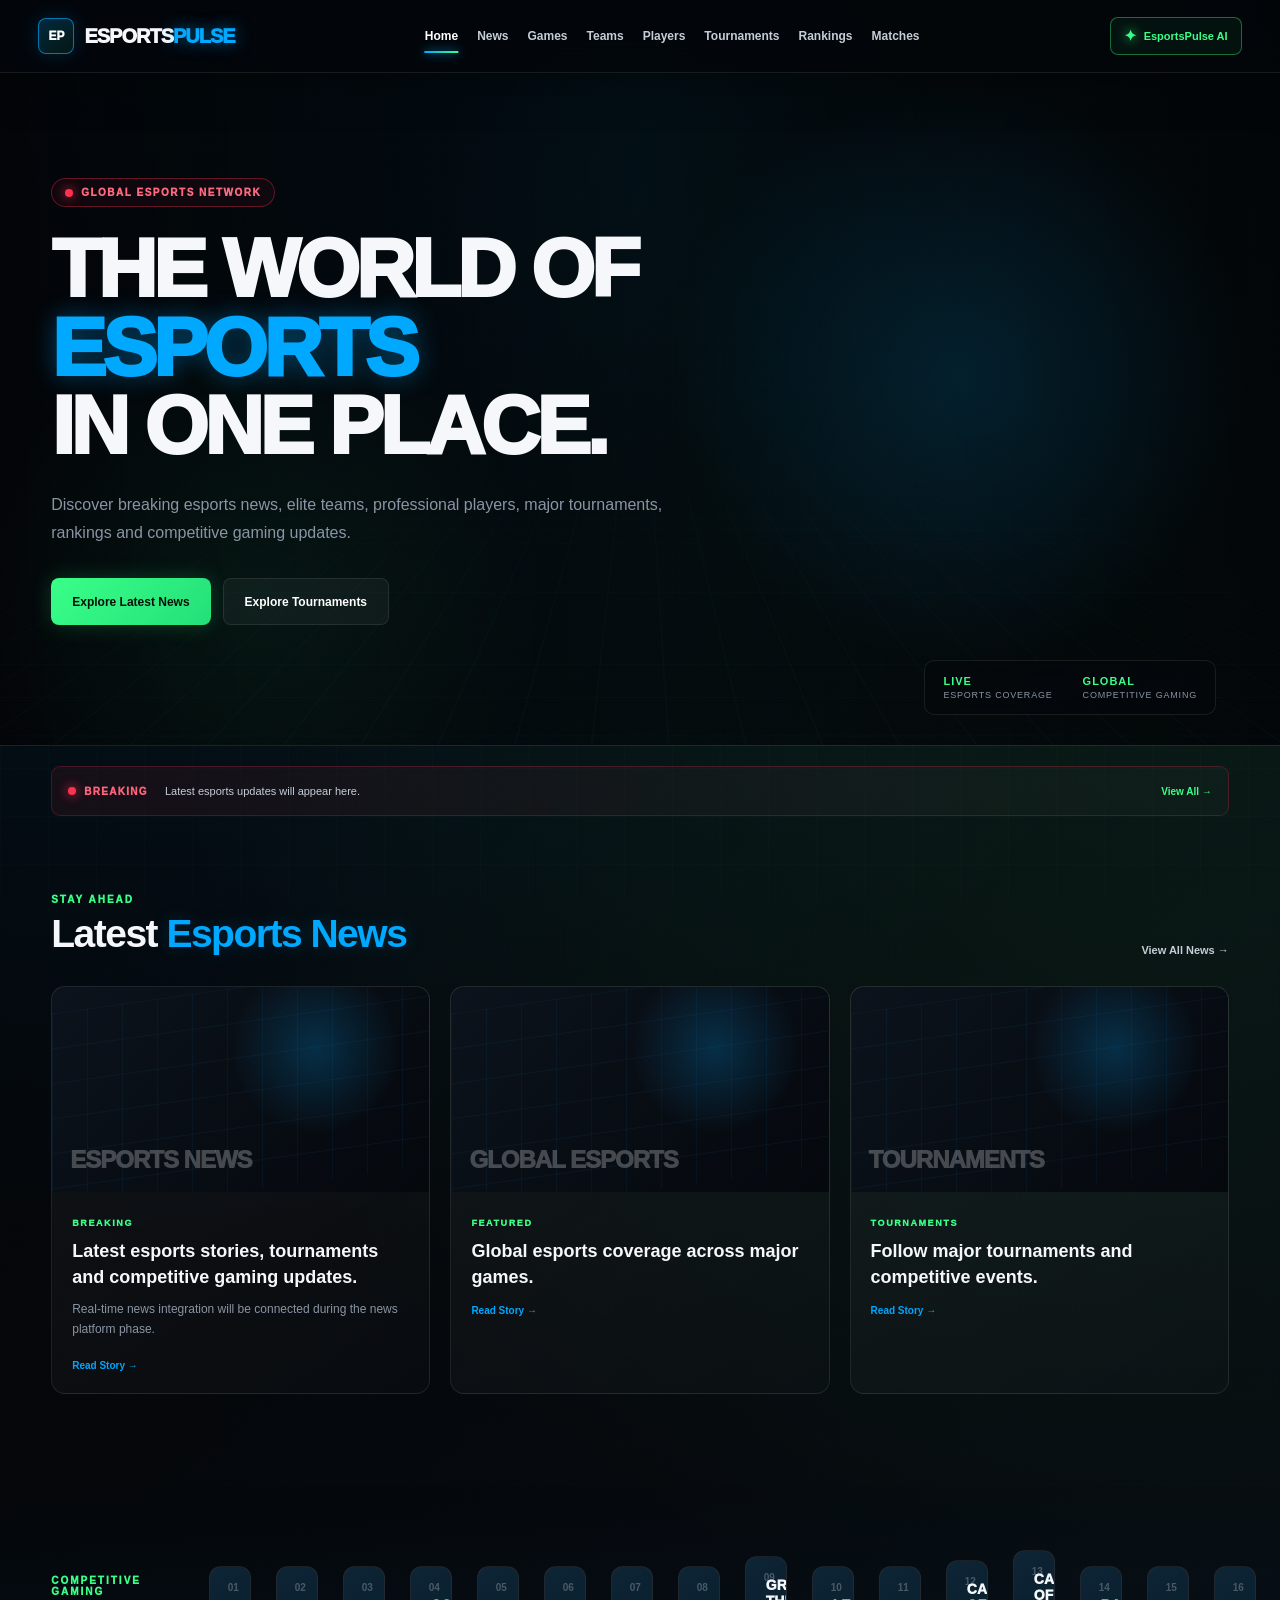
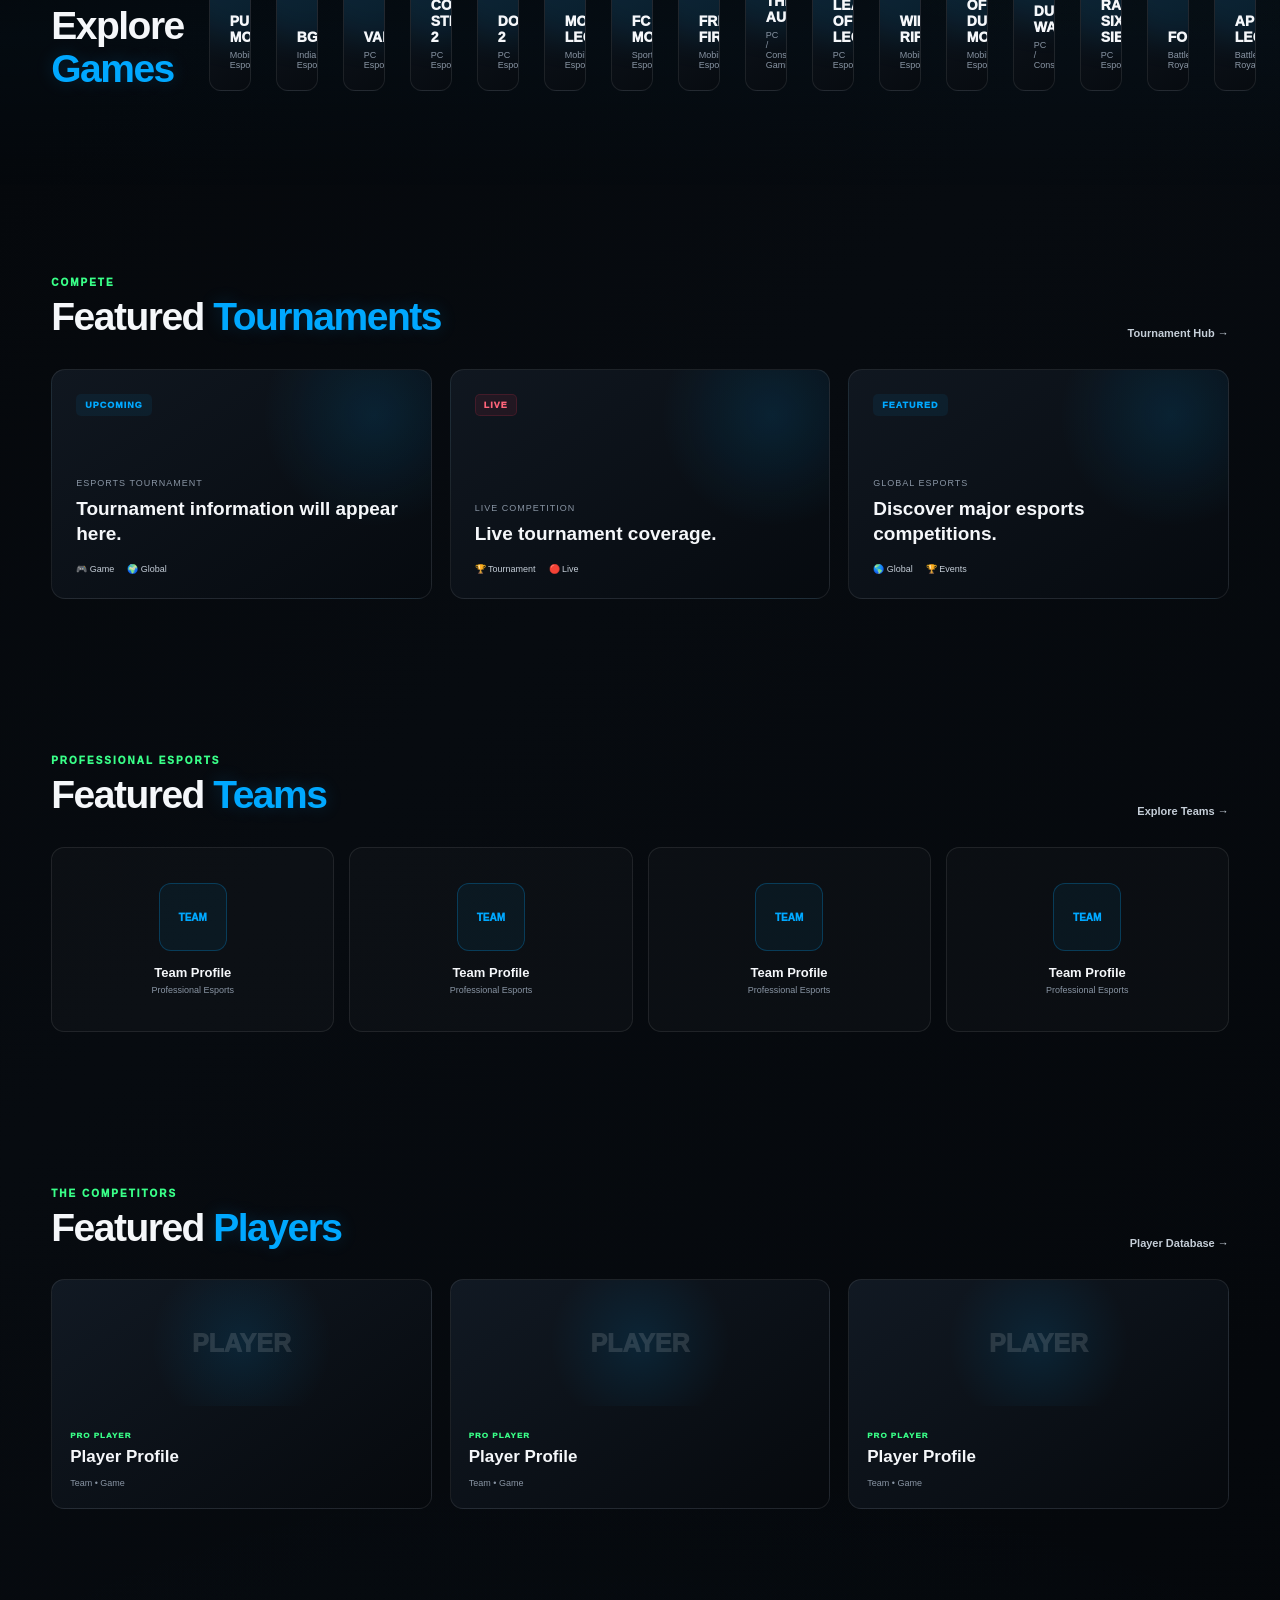
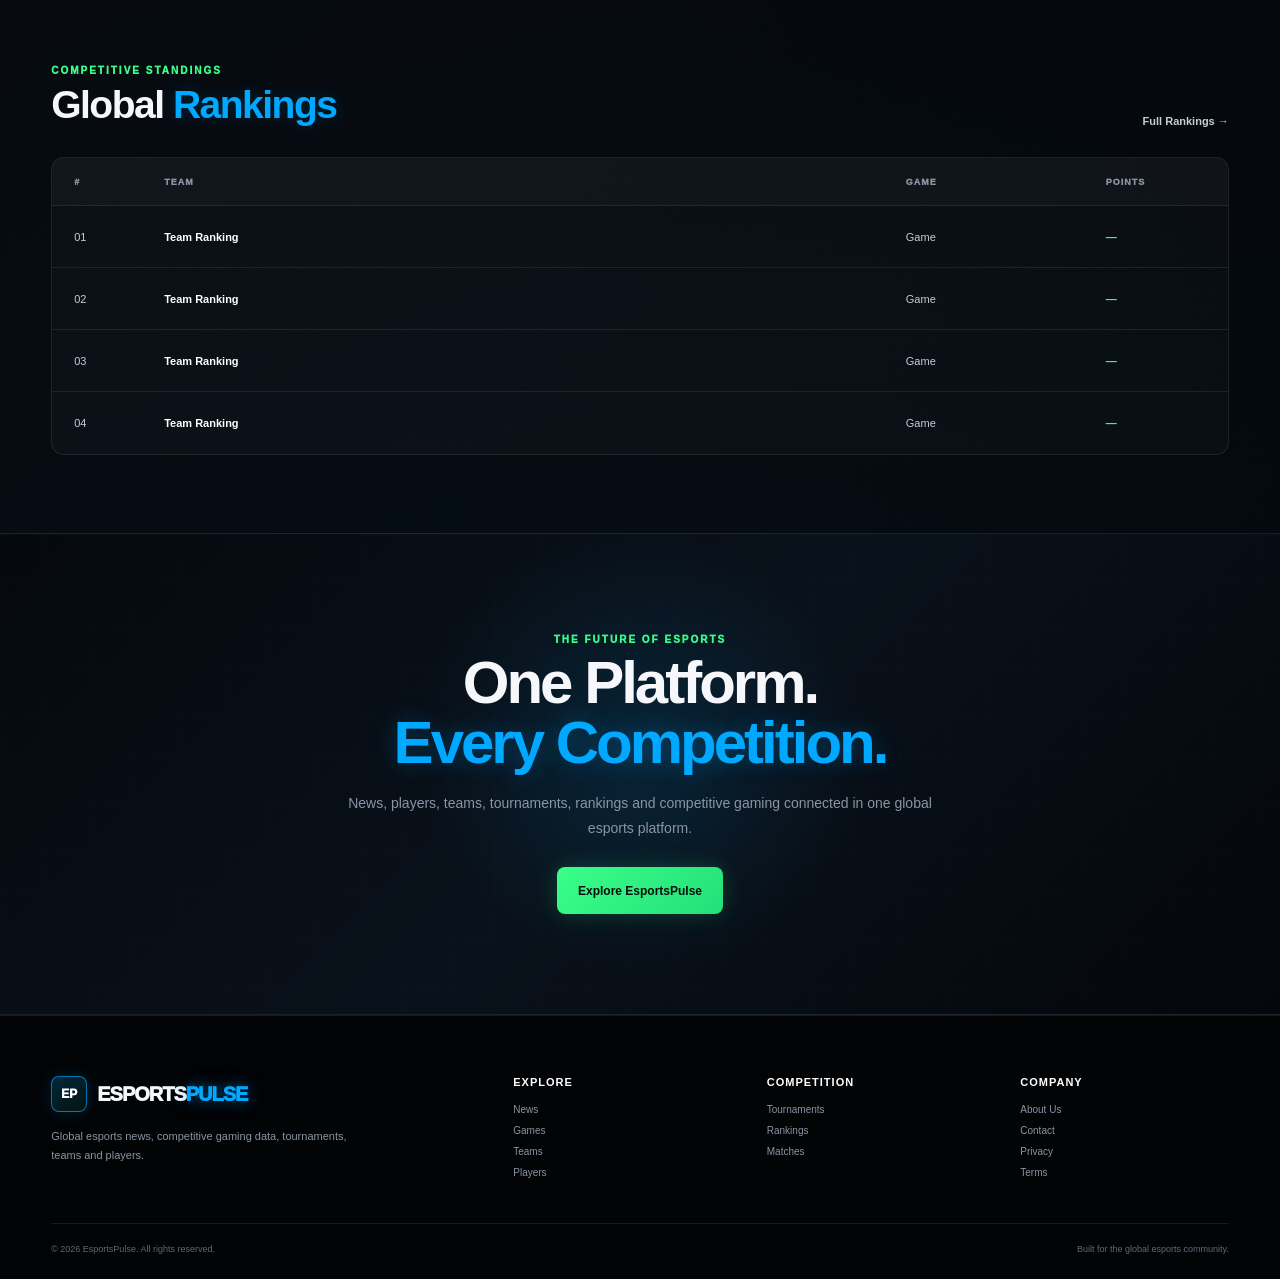
==== commit e3b7513c: "Update index.html" ====
--- a/index.html
+++ b/index.html
@@ -395,10 +395,9 @@
                     <a href="pages/games/pubg-mobile.html" class="game-card pubg-game-card">
 
                     <img
-                      src="assets/pubg10%mobile10%logo.jpg"
+                      src="assets/pubg-mobile-hp.png"
                       alt="PUBG MOBILE"
-                      class="pubg-home-logo"
-                    >
+                      class="pubg-home-logo">
 
                      <span>01</span>
                      <strong>PUBG MOBILE</strong>
